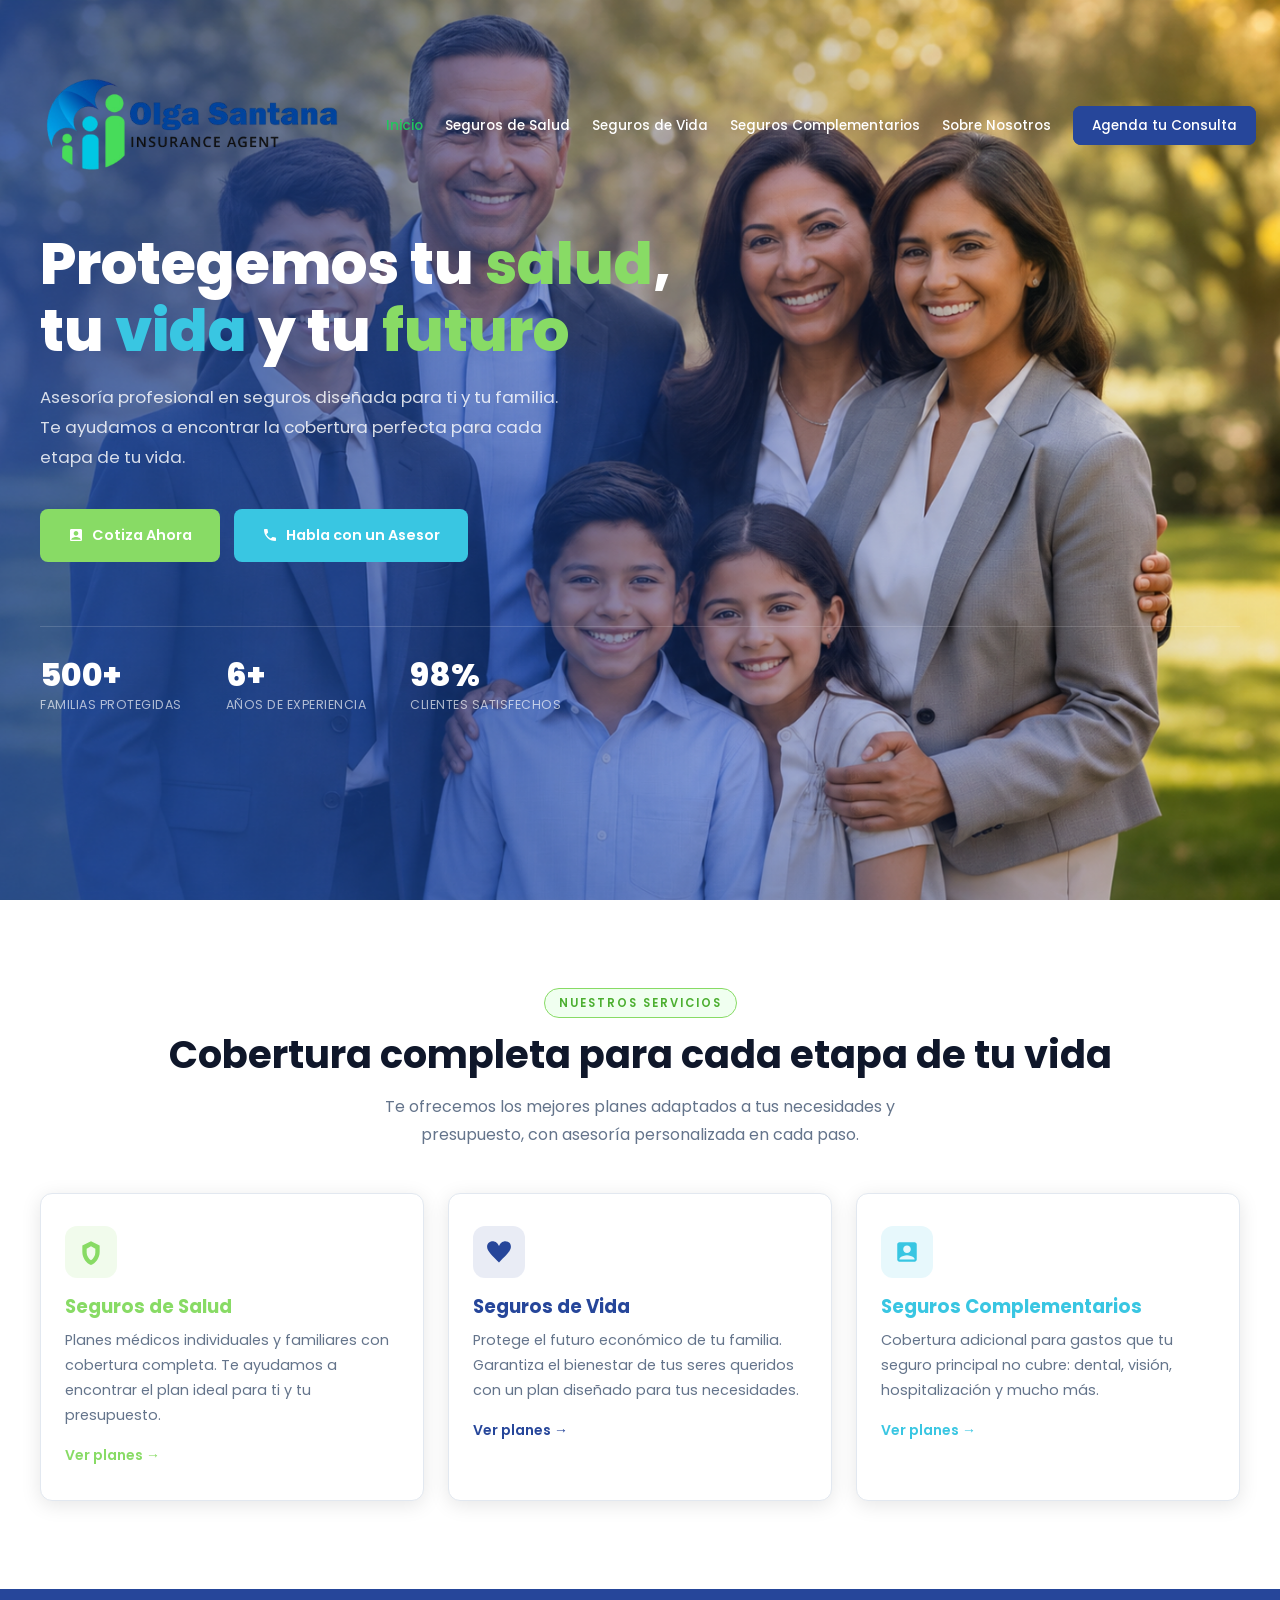
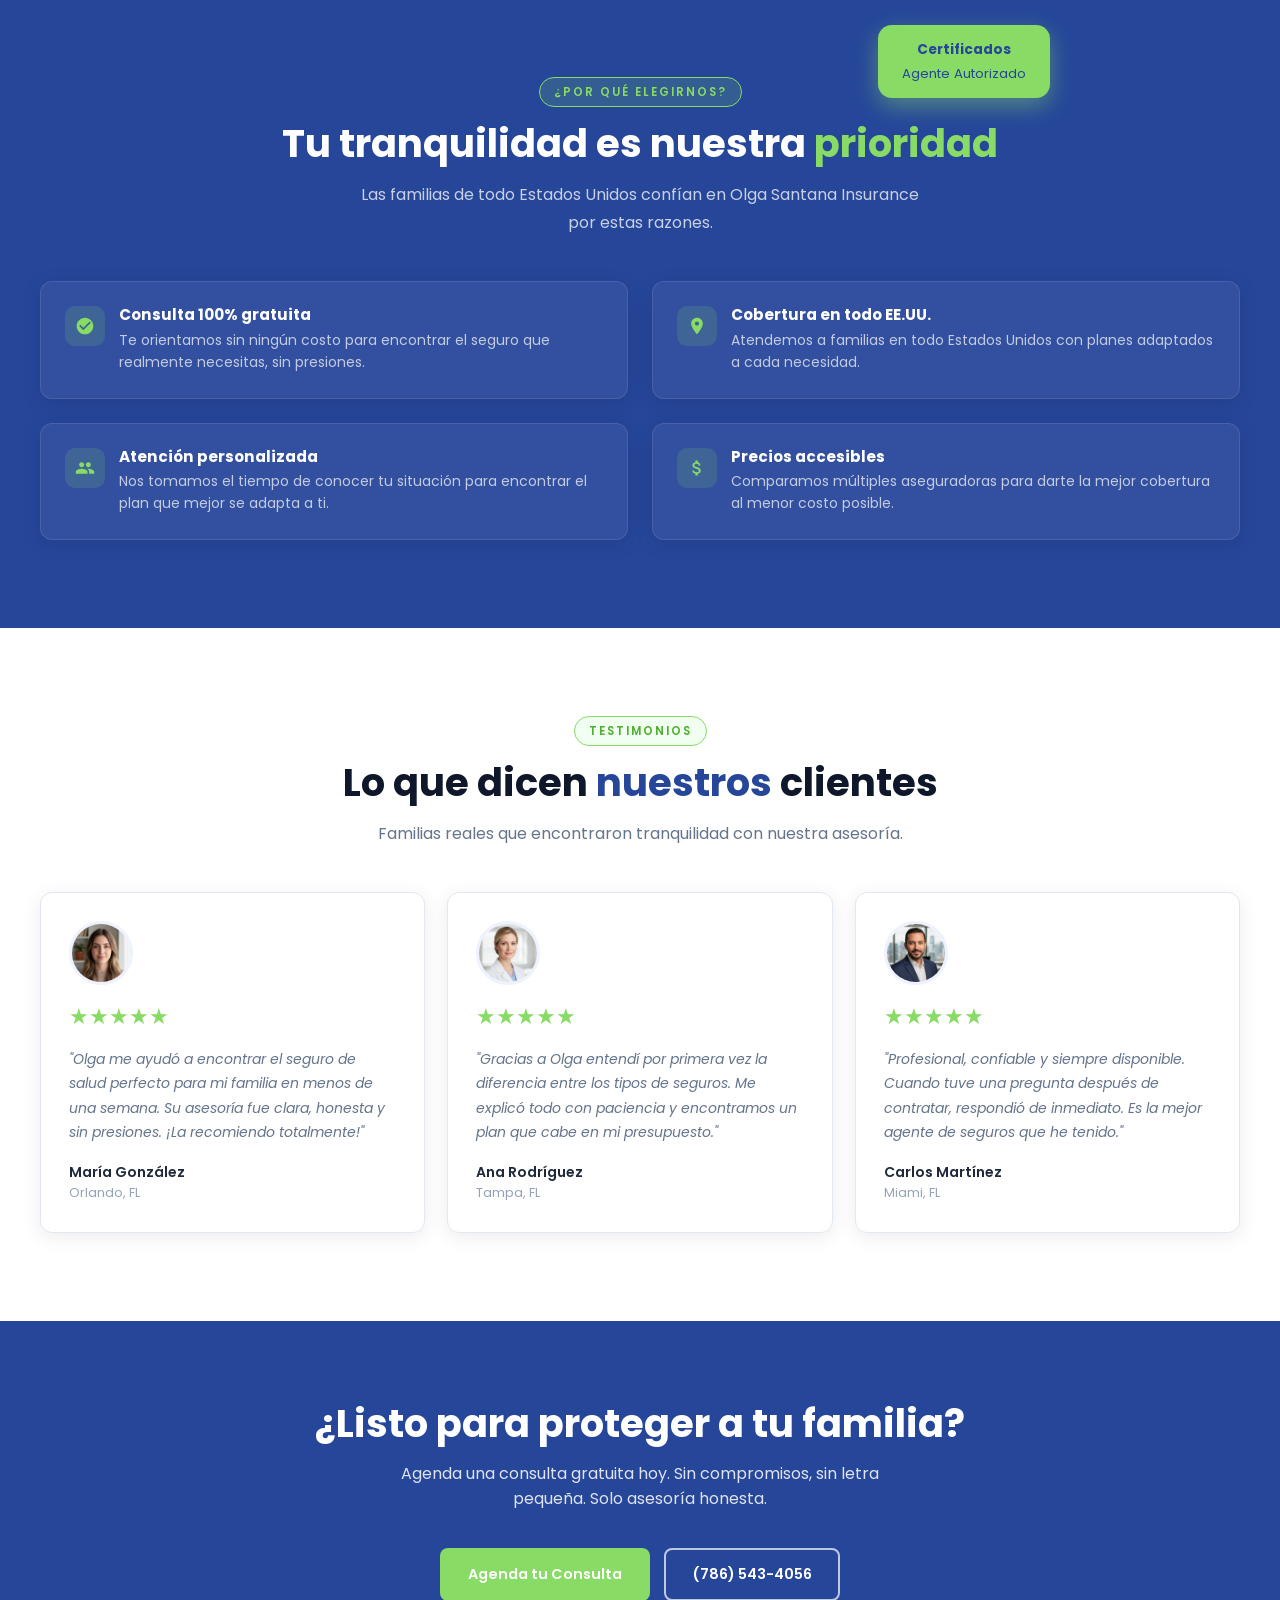
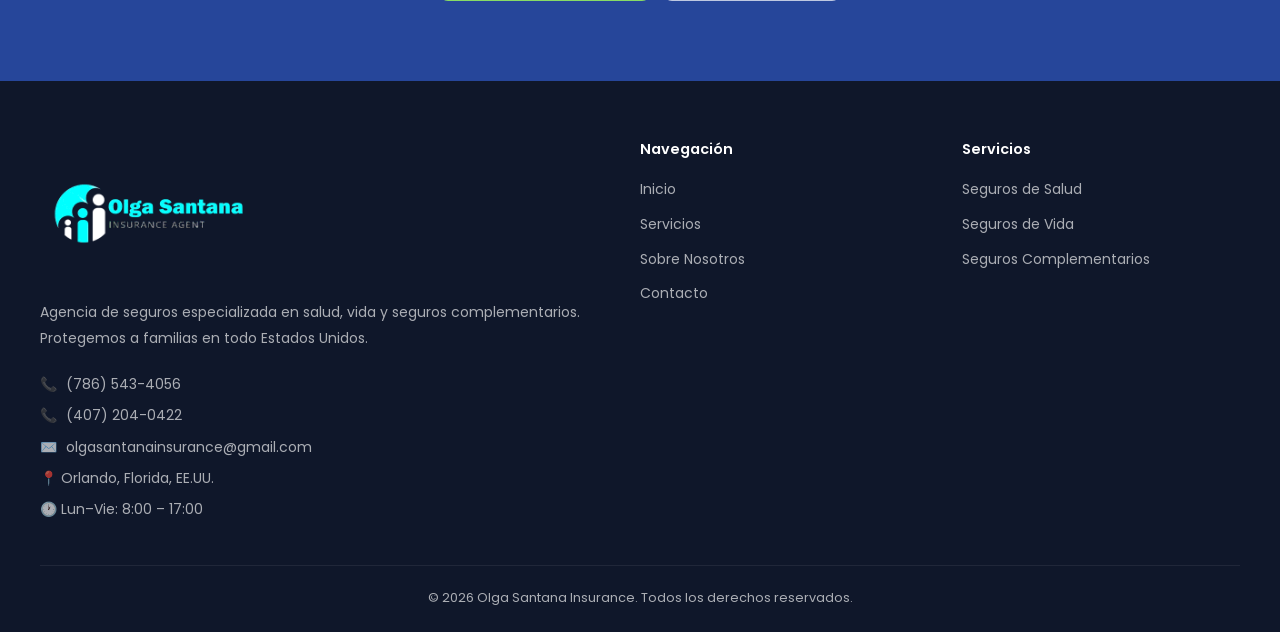
==== index.html @ ab8dcea4 "Fix h3 card colors with !important" ====
<!DOCTYPE html>
<html lang="es">
<head>
  <meta charset="UTF-8" />
  <meta name="viewport" content="width=device-width, initial-scale=1.0" />
  <title>Olga Santana Insurance – Seguros de Salud y Vida en Orlando</title>
  <meta name="description" content="Agencia de seguros en Orlando, FL. Especialistas en salud, vida y seguros complementarios. Asesoría personalizada y gratuita. Llama al (786) 543-4056." />
  <meta name="robots" content="index, follow" />
  <meta name="author" content="Olga Santana Insurance" />
  <meta name="geo.region" content="US-FL" />
  <meta name="geo.placename" content="Orlando, Florida" />
  <link rel="canonical" href="https://olgasantanainsurance.com" />
  <link rel="sitemap" type="application/xml" href="/sitemap.xml" />
  <meta property="og:type" content="website" />
  <meta property="og:url" content="https://olgasantanainsurance.com" />
  <meta property="og:locale" content="es_US" />
  <meta property="og:site_name" content="Olga Santana Insurance" />
  <meta property="og:title" content="Olga Santana Insurance – Seguros de Salud y Vida en Orlando" />
  <meta property="og:description" content="Agencia de seguros en Orlando, FL. Especialistas en salud, vida y seguros complementarios. Asesoría personalizada y gratuita. Llama al (786) 543-4056." />
  <meta property="og:image" content="https://pub-bb2e103a32db4e198524a2e9ed8f35b4.r2.dev/ccdad3b6-9078-482a-9f58-e548139c8e20/id-preview-8d3a889e--dd4c66a2-63c9-42bb-a5d4-04eb410fcd33.lovable.app-1776384417243.png" />
  <meta name="twitter:card" content="summary_large_image" />
  <meta name="twitter:title" content="Olga Santana Insurance – Seguros de Salud y Vida en Orlando" />
  <meta name="twitter:description" content="Agencia de seguros en Orlando, FL. Especialistas en salud, vida y seguros complementarios. Asesoría personalizada y gratuita. Llama al (786) 543-4056." />
  <meta name="twitter:image" content="https://pub-bb2e103a32db4e198524a2e9ed8f35b4.r2.dev/ccdad3b6-9078-482a-9f58-e548139c8e20/id-preview-8d3a889e--dd4c66a2-63c9-42bb-a5d4-04eb410fcd33.lovable.app-1776384417243.png" />
  <script type="application/ld+json">
  {
    "@context": "https://schema.org",
    "@type": "InsuranceAgency",
    "name": "Olga Santana Insurance",
    "description": "Agencia de seguros especializada en seguros de salud, vida y complementarios en Orlando, Florida",
    "url": "https://olgasantanainsurance.com",
    "telephone": "+1-786-543-4056",
    "email": "olgasantanainsurance@gmail.com",
    "address": { "@type": "PostalAddress", "addressLocality": "Orlando", "addressRegion": "FL", "addressCountry": "US" },
    "openingHours": "Mo-Fr 08:00-17:00",
    "priceRange": "$$",
    "areaServed": { "@type": "Country", "name": "United States" },
    "serviceType": ["Seguros de Salud", "Seguros de Vida", "Seguros Complementarios"]
  }
  </script>
  <link rel="icon" type="image/x-icon" href="/favicon.ico" />
  <link rel="preconnect" href="https://fonts.googleapis.com" />
  <link rel="preconnect" href="https://fonts.gstatic.com" crossorigin />
  <link href="https://fonts.googleapis.com/css2?family=Poppins:wght@300;400;500;600;700;800&display=swap" rel="stylesheet" />
  <link rel="stylesheet" href="styles.css" />
  <style>
    /* Hero */
    .hero {
      min-height: 100vh;
      position: relative;
      display: flex;
      align-items: center;
      padding: 110px 24px 64px;
      background-color: #0F172A;
      background-image: url('images/hero.png');
      background-size: cover;
      background-position: center center;
    }
    .hero-inner {
      position: relative;
      z-index: 1;
      max-width: 1200px;
      margin: 0 auto;
      width: 100%;
    }
    .hero h1 {
      color: #fff;
      font-size: clamp(2.2rem, 5vw, 3.6rem);
      font-weight: 800;
      margin-bottom: 18px;
      line-height: 1.15;
      max-width: 680px;
    }
    .hero h1 .green { color: #88DB65; }
    .hero-sub {
      color: rgba(255,255,255,.82);
      font-size: 1.05rem;
      max-width: 520px;
      margin-bottom: 36px;
      line-height: 1.8;
    }
    .hero-actions { display: flex; gap: 14px; flex-wrap: wrap; margin-bottom: 64px; }
    .hero-stats {
      display: flex;
      gap: 44px;
      flex-wrap: wrap;
      padding-top: 32px;
      border-top: 1px solid rgba(255,255,255,.15);
    }
    .hero-stat-number { font-size: 2rem; font-weight: 800; color: #fff; line-height: 1; }
    .hero-stat-label { font-size: .78rem; color: rgba(255,255,255,.65); margin-top: 4px; text-transform: uppercase; letter-spacing: .5px; }

    /* Testimonials */
    .testimonials-grid { display: grid; grid-template-columns: repeat(3,1fr); gap: 22px; margin-top: 44px; }
    .testimonial { background: #fff; border-radius: 12px; padding: 28px; box-shadow: 0 4px 20px rgba(0,0,0,.08); border: 1px solid #E2E8F0; }
    .testimonial-photo { width: 64px; height: 64px; border-radius: 50%; object-fit: cover; margin-bottom: 14px; border: 3px solid #EEF2FF; }
    .testimonial-stars { color: #88DB65; font-size: 1.4rem; margin-bottom: 12px; }
    .testimonial p { font-size: .875rem; color: #64748B; line-height: 1.75; margin-bottom: 16px; font-style: italic; }
    .testimonial-name { font-weight: 600; font-size: .875rem; color: #1E293B; }
    .testimonial-location { font-size: .8rem; color: #94A3B8; }

    /* Sección Por qué elegirnos */
    .section-why { background: #26469A; position: relative; }
    .why-feature { background: rgba(255,255,255,0.06); border: 1px solid rgba(255,255,255,0.1); border-radius: 12px; }
    .why-icon { background: rgba(136,219,101,0.15) !important; }
    .why-icon svg { fill: #88DB65 !important; }
    @keyframes flotar {
      0%   { transform: translateY(0); }
      50%  { transform: translateY(-10px); }
      100% { transform: translateY(0); }
    }
    .why-badge {
      position: absolute;
      top: 36px; right: 18%;
      background: #88DB65;
      border-radius: 14px;
      padding: 14px 24px;
      display: flex;
      flex-direction: column;
      align-items: center;
      gap: 2px;
      text-align: center;
      box-shadow: 0 8px 24px rgba(136,219,101,0.45);
      z-index: 2;
      animation: flotar 3s ease-in-out infinite;
    }
    .why-badge span { font-size: .85rem; font-weight: 700; color: #26469A; }
    .why-badge strong { font-size: .82rem; font-weight: 400; color: #26469A; }
    @media(max-width:768px) { .why-badge { top: 16px; right: 16px; padding: 10px 16px; } }

    /* Agenda tu Consulta: texto blanco siempre */
    .nav-agenda { color: #fff !important; }

    /* Tarjeta Salud — verde #88DB65 */
    .card-salud .card-icon svg { fill: #88DB65; }
    .card-salud h3              { color: #88DB65 !important; }
    .card-salud .card-link      { color: #88DB65; }
    .card-salud .card-icon      { background: rgba(136,219,101,0.12); }
    .card-salud:hover { background: rgba(136,219,101,0.14); transform: translateY(-6px); box-shadow: 0 8px 32px rgba(136,219,101,0.2); }

    /* Tarjeta Vida — azul marino #26469A */
    .card-vida .card-icon svg { fill: #26469A; }
    .card-vida h3              { color: #26469A !important; }
    .card-vida .card-link      { color: #26469A; }
    .card-vida .card-icon      { background: rgba(38,70,154,0.1); }
    .card-vida:hover { background: rgba(38,70,154,0.10); transform: translateY(-6px); box-shadow: 0 8px 32px rgba(38,70,154,0.18); }

    /* Tarjeta Complementarios — celeste #39C6E2 */
    .card-comp .card-icon svg { fill: #39C6E2; }
    .card-comp h3              { color: #39C6E2 !important; }
    .card-comp .card-link      { color: #39C6E2; }
    .card-comp .card-icon      { background: rgba(57,198,226,0.12); }
    .card-comp:hover { background: rgba(57,198,226,0.12); transform: translateY(-6px); box-shadow: 0 8px 32px rgba(57,198,226,0.2); }

    @media(max-width:768px) {
      .testimonials-grid { grid-template-columns: 1fr; }
      .hero-stats { gap: 24px; }
    }
  </style>
</head>
<body>

  <header>
    <nav class="nav">
      <a href="index.html" class="nav-logo">
        <img src="logo.png" alt="Olga Santana Insurance" />
      </a>
      <ul class="nav-links" id="nav-links">
        <li><a href="index.html" class="active">Inicio</a></li>
        <li><a href="servicios.html#salud">Seguros de Salud</a></li>
        <li><a href="servicios.html#vida">Seguros de Vida</a></li>
        <li><a href="servicios.html#complementarios">Seguros Complementarios</a></li>
        <li><a href="nosotros.html">Sobre Nosotros</a></li>
        <li><a href="contacto.html" class="nav-agenda">Agenda tu Consulta</a></li>
      </ul>
      <button class="nav-toggle" onclick="document.getElementById('nav-links').classList.toggle('open')" aria-label="Menú">
        <span></span><span></span><span></span>
      </button>
    </nav>
  </header>

  <!-- HERO -->
  <section class="hero">
    <div class="hero-inner">
      <h1>Protegemos tu <span class="green">salud</span>,<br>tu <span style="color:#39C6E2">vida</span> y tu <span class="green">futuro</span></h1>
      <p class="hero-sub">Asesoría profesional en seguros diseñada para ti y tu familia. Te ayudamos a encontrar la cobertura perfecta para cada etapa de tu vida.</p>
      <div class="hero-actions">
        <a href="contacto.html" class="btn btn-green">
          <svg width="16" height="16" viewBox="0 0 24 24" fill="currentColor"><path d="M19 3H5c-1.1 0-2 .9-2 2v14c0 1.1.9 2 2 2h14c1.1 0 2-.9 2-2V5c0-1.1-.9-2-2-2zm-7 3c1.93 0 3.5 1.57 3.5 3.5S13.93 13 12 13s-3.5-1.57-3.5-3.5S10.07 6 12 6zm7 13H5v-.23c0-.62.28-1.2.76-1.58C7.47 15.82 9.64 15 12 15s4.53.82 6.24 2.19c.48.38.76.97.76 1.58V19z"/></svg>
          Cotiza Ahora
        </a>
        <a href="tel:+17865434056" class="btn btn-cyan">
          <svg width="16" height="16" viewBox="0 0 24 24" fill="currentColor"><path d="M6.6 10.8c1.4 2.8 3.8 5.1 6.6 6.6l2.2-2.2c.3-.3.7-.4 1-.2 1.1.4 2.3.6 3.6.6.6 0 1 .4 1 1V20c0 .6-.4 1-1 1-9.4 0-17-7.6-17-17 0-.6.4-1 1-1h3.5c.6 0 1 .4 1 1 0 1.3.2 2.5.6 3.6.1.3 0 .7-.2 1L6.6 10.8z"/></svg>
          Habla con un Asesor
        </a>
      </div>
      <div class="hero-stats">
        <div>
          <div class="hero-stat-number">500+</div>
          <div class="hero-stat-label">Familias Protegidas</div>
        </div>
        <div>
          <div class="hero-stat-number">6+</div>
          <div class="hero-stat-label">Años de Experiencia</div>
        </div>
        <div>
          <div class="hero-stat-number">98%</div>
          <div class="hero-stat-label">Clientes Satisfechos</div>
        </div>
      </div>
    </div>
  </section>

  <!-- SERVICES -->
  <section class="section">
    <div class="section-inner">
      <div class="text-center">
        <span class="section-tag">Nuestros Servicios</span>
        <h2 class="section-title">Cobertura completa para cada etapa de tu vida</h2>
        <p class="section-sub">Te ofrecemos los mejores planes adaptados a tus necesidades y presupuesto, con asesoría personalizada en cada paso.</p>
      </div>
      <div class="cards-grid">
        <div class="card card-salud">
          <div class="card-icon">
            <svg viewBox="0 0 24 24"><path d="M12 2L4 6v6c0 5.5 3.8 10.7 8 12 4.2-1.3 8-6.5 8-12V6L12 2zm0 4.8l4 2.2v3.5c0 3-2 5.8-4 7.2-2-1.4-4-4.2-4-7.2V9l4-2.2z"/></svg>
          </div>
          <h3>Seguros de Salud</h3>
          <p>Planes médicos individuales y familiares con cobertura completa. Te ayudamos a encontrar el plan ideal para ti y tu presupuesto.</p>
          <a href="servicios.html#salud" class="card-link">Ver planes →</a>
        </div>
        <div class="card card-vida">
          <div class="card-icon">
            <svg viewBox="0 0 24 24"><path d="M12 21.593c-5.63-5.539-11-10.297-11-14.402 0-3.791 3.068-5.191 5.281-5.191 1.312 0 4.151.501 5.719 4.457 1.59-3.968 4.464-4.447 5.726-4.447 2.54 0 5.274 1.621 5.274 5.181 0 4.069-5.136 8.625-11 14.402z"/></svg>
          </div>
          <h3>Seguros de Vida</h3>
          <p>Protege el futuro económico de tu familia. Garantiza el bienestar de tus seres queridos con un plan diseñado para tus necesidades.</p>
          <a href="servicios.html#vida" class="card-link">Ver planes →</a>
        </div>
        <div class="card card-comp">
          <div class="card-icon">
            <svg viewBox="0 0 24 24"><path d="M19 3H5c-1.1 0-2 .9-2 2v14c0 1.1.9 2 2 2h14c1.1 0 2-.9 2-2V5c0-1.1-.9-2-2-2zm-7 3c1.93 0 3.5 1.57 3.5 3.5S13.93 13 12 13s-3.5-1.57-3.5-3.5S10.07 6 12 6zm7 13H5v-.23c0-.62.28-1.2.76-1.58C7.47 15.82 9.64 15 12 15s4.53.82 6.24 2.19c.48.38.76.97.76 1.58V19z"/></svg>
          </div>
          <h3>Seguros Complementarios</h3>
          <p>Cobertura adicional para gastos que tu seguro principal no cubre: dental, visión, hospitalización y mucho más.</p>
          <a href="servicios.html#complementarios" class="card-link">Ver planes →</a>
        </div>
      </div>
    </div>
  </section>

  <!-- WHY US -->
  <section class="section section-why">
    <!-- Recuadro flotante superior derecho -->
    <div class="why-badge">
      <span>Certificados</span>
      <strong>Agente Autorizado</strong>
    </div>
    <div class="section-inner">
      <div class="text-center">
        <span class="section-tag" style="background:rgba(136,219,101,0.15);color:#88DB65;border-color:#88DB65;">¿Por qué elegirnos?</span>
        <h2 class="section-title" style="color:#fff;">Tu tranquilidad es nuestra <span style="color:#88DB65">prioridad</span></h2>
        <p class="section-sub" style="color:rgba(255,255,255,0.75);">Las familias de todo Estados Unidos confían en Olga Santana Insurance por estas razones.</p>
      </div>
      <div class="features-grid">
        <div class="feature why-feature">
          <div class="feature-icon why-icon"><svg viewBox="0 0 24 24"><path d="M12 2C6.48 2 2 6.48 2 12s4.48 10 10 10 10-4.48 10-10S17.52 2 12 2zm-2 15l-5-5 1.41-1.41L10 14.17l7.59-7.59L19 8l-9 9z"/></svg></div>
          <div><h4 style="color:#fff;">Consulta 100% gratuita</h4><p style="color:rgba(255,255,255,0.7);">Te orientamos sin ningún costo para encontrar el seguro que realmente necesitas, sin presiones.</p></div>
        </div>
        <div class="feature why-feature">
          <div class="feature-icon why-icon"><svg viewBox="0 0 24 24"><path d="M12 2C8.13 2 5 5.13 5 9c0 5.25 7 13 7 13s7-7.75 7-13c0-3.87-3.13-7-7-7zm0 9.5c-1.38 0-2.5-1.12-2.5-2.5s1.12-2.5 2.5-2.5 2.5 1.12 2.5 2.5-1.12 2.5-2.5 2.5z"/></svg></div>
          <div><h4 style="color:#fff;">Cobertura en todo EE.UU.</h4><p style="color:rgba(255,255,255,0.7);">Atendemos a familias en todo Estados Unidos con planes adaptados a cada necesidad.</p></div>
        </div>
        <div class="feature why-feature">
          <div class="feature-icon why-icon"><svg viewBox="0 0 24 24"><path d="M16 11c1.66 0 2.99-1.34 2.99-3S17.66 5 16 5c-1.66 0-3 1.34-3 3s1.34 3 3 3zm-8 0c1.66 0 2.99-1.34 2.99-3S9.66 5 8 5C6.34 5 5 6.34 5 8s1.34 3 3 3zm0 2c-2.33 0-7 1.17-7 3.5V19h14v-2.5c0-2.33-4.67-3.5-7-3.5zm8 0c-.29 0-.62.02-.97.05 1.16.84 1.97 1.97 1.97 3.45V19h6v-2.5c0-2.33-4.67-3.5-7-3.5z"/></svg></div>
          <div><h4 style="color:#fff;">Atención personalizada</h4><p style="color:rgba(255,255,255,0.7);">Nos tomamos el tiempo de conocer tu situación para encontrar el plan que mejor se adapta a ti.</p></div>
        </div>
        <div class="feature why-feature">
          <div class="feature-icon why-icon"><svg viewBox="0 0 24 24"><path d="M11.8 10.9c-2.27-.59-3-1.2-3-2.15 0-1.09 1.01-1.85 2.7-1.85 1.78 0 2.44.85 2.5 2.1h2.21c-.07-1.72-1.12-3.3-3.21-3.81V3h-3v2.16c-1.94.42-3.5 1.68-3.5 3.61 0 2.31 1.91 3.46 4.7 4.13 2.5.6 3 1.48 3 2.41 0 .69-.49 1.79-2.7 1.79-2.06 0-2.87-.92-2.98-2.1h-2.2c.12 2.19 1.76 3.42 3.68 3.83V21h3v-2.15c1.95-.37 3.5-1.5 3.5-3.55 0-2.84-2.43-3.81-4.7-4.4z"/></svg></div>
          <div><h4 style="color:#fff;">Precios accesibles</h4><p style="color:rgba(255,255,255,0.7);">Comparamos múltiples aseguradoras para darte la mejor cobertura al menor costo posible.</p></div>
        </div>
      </div>
    </div>
  </section>

  <!-- TESTIMONIALS -->
  <section class="section">
    <div class="section-inner">
      <div class="text-center">
        <span class="section-tag">Testimonios</span>
        <h2 class="section-title">Lo que dicen <span style="color:#26469A">nuestros</span> clientes</h2>
        <p class="section-sub">Familias reales que encontraron tranquilidad con nuestra asesoría.</p>
      </div>
      <div class="testimonials-grid">
        <div class="testimonial">
          <img src="images/testimonio1.png" alt="María González" class="testimonial-photo" />
          <div class="testimonial-stars">★★★★★</div>
          <p>"Olga me ayudó a encontrar el seguro de salud perfecto para mi familia en menos de una semana. Su asesoría fue clara, honesta y sin presiones. ¡La recomiendo totalmente!"</p>
          <div class="testimonial-name">María González</div>
          <div class="testimonial-location">Orlando, FL</div>
        </div>
        <div class="testimonial">
          <img src="images/testimonio2.png" alt="Ana Rodríguez" class="testimonial-photo" />
          <div class="testimonial-stars">★★★★★</div>
          <p>"Gracias a Olga entendí por primera vez la diferencia entre los tipos de seguros. Me explicó todo con paciencia y encontramos un plan que cabe en mi presupuesto."</p>
          <div class="testimonial-name">Ana Rodríguez</div>
          <div class="testimonial-location">Tampa, FL</div>
        </div>
        <div class="testimonial">
          <img src="images/testimonio3.png" alt="Carlos Martínez" class="testimonial-photo" />
          <div class="testimonial-stars">★★★★★</div>
          <p>"Profesional, confiable y siempre disponible. Cuando tuve una pregunta después de contratar, respondió de inmediato. Es la mejor agente de seguros que he tenido."</p>
          <div class="testimonial-name">Carlos Martínez</div>
          <div class="testimonial-location">Miami, FL</div>
        </div>
      </div>
    </div>
  </section>

  <!-- CTA -->
  <section class="cta-banner">
    <h2>¿Listo para proteger a tu familia?</h2>
    <p>Agenda una consulta gratuita hoy. Sin compromisos, sin letra pequeña. Solo asesoría honesta.</p>
    <div class="cta-btns">
      <a href="contacto.html" class="btn btn-green">Agenda tu Consulta</a>
      <a href="tel:+17865434056" class="btn btn-outline-white">(786) 543-4056</a>
    </div>
  </section>

  <footer>
    <div class="footer-inner">
      <div class="footer-grid">
        <div>
          <div class="footer-logo"><img src="logo.png" alt="Olga Santana Insurance" /></div>
          <p class="footer-desc">Agencia de seguros especializada en salud, vida y seguros complementarios. Protegemos a familias en todo Estados Unidos.</p>
          <ul class="footer-contact">
            <li>📞 <a href="tel:+17865434056">(786) 543-4056</a></li>
            <li>📞 <a href="tel:+14072040422">(407) 204-0422</a></li>
            <li>✉️ <a href="mailto:olgasantanainsurance@gmail.com">olgasantanainsurance@gmail.com</a></li>
            <li>📍 Orlando, Florida, EE.UU.</li>
            <li>🕐 Lun–Vie: 8:00 – 17:00</li>
          </ul>
        </div>
        <div class="footer-col"><h4>Navegación</h4><ul class="footer-links"><li><a href="index.html">Inicio</a></li><li><a href="servicios.html">Servicios</a></li><li><a href="nosotros.html">Sobre Nosotros</a></li><li><a href="contacto.html">Contacto</a></li></ul></div>
        <div class="footer-col"><h4>Servicios</h4><ul class="footer-links"><li><a href="servicios.html">Seguros de Salud</a></li><li><a href="servicios.html">Seguros de Vida</a></li><li><a href="servicios.html">Seguros Complementarios</a></li></ul></div>
      </div>
      <div class="footer-bottom"><p>© 2026 Olga Santana Insurance. Todos los derechos reservados.</p></div>
    </div>
  </footer>

  <script>
    const header = document.querySelector('header');
    window.addEventListener('scroll', () => {
      header.classList.toggle('scrolled', window.scrollY > 60);
    });
  </script>
</body>
</html>
---- styles.css ----
/* === Olga Santana Insurance === */

:root {
  --blue: #26469A;
  --blue-dark: #26469A;
  --green: #88DB65;
  --green-dark: #6DC44C;
  --cyan: #39C6E2;
  --cyan-dark: #27A8C2;
  --dark: #0F172A;
  --gray: #64748B;
  --light: #F0F9FF;
  --white: #FFFFFF;
  --text: #1E293B;
  --font: 'Poppins', sans-serif;
  --shadow: 0 4px 20px rgba(0,0,0,.10);
  --shadow-md: 0 8px 32px rgba(0,0,0,.15);
  --radius: 12px;
  --tr: 0.3s ease;
}

*,*::before,*::after{box-sizing:border-box;margin:0;padding:0}
html{scroll-behavior:smooth}
body{font-family:var(--font);color:var(--text);line-height:1.6;background:#fff}
img{max-width:100%;height:auto;display:block}
a{text-decoration:none;color:inherit}
ul{list-style:none}
button{font-family:var(--font);cursor:pointer}
h1,h2,h3,h4{line-height:1.2;font-weight:700;color:var(--dark)}
h1{font-size:clamp(2rem,5vw,3.2rem)}
h2{font-size:clamp(1.6rem,3vw,2.4rem)}
h3{font-size:1.15rem}

/* Buttons */
.btn{display:inline-flex;align-items:center;gap:8px;padding:13px 26px;border-radius:8px;font-weight:600;font-size:.9rem;border:2px solid transparent;transition:all var(--tr);white-space:nowrap;cursor:pointer}
.btn-green{background:var(--green);color:#fff}
.btn-green:hover{background:var(--green-dark);transform:translateY(-2px);box-shadow:0 8px 20px rgba(136,219,101,.4)}
.btn-blue{background:var(--blue);color:#fff}
.btn-blue:hover{background:var(--blue-dark);transform:translateY(-2px);box-shadow:0 8px 20px rgba(38,70,154,.35)}
.btn-cyan{background:var(--cyan);color:#fff}
.btn-cyan:hover{background:var(--cyan-dark);transform:translateY(-2px)}
.btn-outline-white{background:transparent;color:#fff;border-color:rgba(255,255,255,.7)}
.btn-outline-white:hover{background:rgba(255,255,255,.15)}
.btn-outline-blue{background:transparent;color:var(--blue);border-color:var(--blue)}
.btn-outline-blue:hover{background:var(--blue);color:#fff}

/* Header */
header{position:fixed;top:0;left:0;right:0;z-index:999;background:transparent;transition:background .4s ease,box-shadow .4s ease}
header.scrolled{background:rgba(255,255,255,.97);backdrop-filter:blur(8px);box-shadow:0 1px 12px rgba(0,0,0,.08)}
header.solid{background:rgba(255,255,255,.97);box-shadow:0 1px 12px rgba(0,0,0,.08)}
header.solid .nav-links a,header.scrolled .nav-links a{color:var(--text) !important}
header.solid .nav-links a:hover,header.solid .nav-links a.active,header.scrolled .nav-links a:hover,header.scrolled .nav-links a.active{color:var(--blue) !important}
header.solid .nav-links a.nav-agenda,
header.scrolled .nav-links a.nav-agenda,
header .nav-links a.nav-agenda{background:var(--blue) !important;color:#fff !important;border-color:var(--blue) !important}
header.solid .nav-toggle span,header.scrolled .nav-toggle span{background:var(--text)}
.nav{display:flex;align-items:center;justify-content:space-between;max-width:1280px;margin:0 auto;padding:12px 24px;gap:16px}
.nav-logo{display:flex;align-items:center;gap:10px;flex-shrink:0}
.nav-logo img{height:auto;width:340px}
.nav-links{display:flex;gap:22px;align-items:center}
.nav-links a{font-weight:500;font-size:.85rem;color:#fff;transition:color var(--tr);white-space:nowrap}
.nav-links a:hover,.nav-links a.active{color:#22C55E}
header.scrolled .nav-links a{color:var(--text)}
header.scrolled .nav-links a:hover,header.scrolled .nav-links a.active{color:var(--blue)}
.nav-agenda{background:var(--blue);color:#fff !important;border:1.5px solid var(--blue);padding:9px 18px;border-radius:8px;font-weight:600;font-size:.85rem;transition:all var(--tr);white-space:nowrap}
.nav-agenda:hover{background:var(--blue-dark);color:#fff !important}
header.scrolled .nav-agenda{background:var(--blue);color:#fff;border-color:var(--blue)}
header.scrolled .nav-agenda:hover{background:var(--blue-dark)}
/* Logo más pequeño en páginas internas */
header.solid .nav-logo img{width:180px}
.nav-toggle{display:none;flex-direction:column;gap:5px;background:none;border:none;padding:4px}
.nav-toggle span{width:24px;height:2px;background:var(--text);border-radius:2px;display:block;transition:all var(--tr)}

/* Sections */
.section{padding:88px 24px}
.section-gray{background:#F8FAFC}
.section-inner{max-width:1200px;margin:0 auto}
.section-tag{display:inline-block;background:#F0FFF0;color:#4CAF30;font-weight:600;font-size:.72rem;text-transform:uppercase;letter-spacing:2px;padding:5px 14px;border-radius:50px;margin-bottom:14px;border:1px solid var(--green)}
.section-title{color:var(--dark);margin-bottom:14px}
.section-title.green{color:var(--green)}
.section-sub{font-size:1rem;color:var(--gray);margin-bottom:44px;max-width:560px;line-height:1.75}
.text-center{text-align:center}
.text-center .section-sub{margin-left:auto;margin-right:auto}

/* Service Cards */
.cards-grid{display:grid;grid-template-columns:repeat(3,1fr);gap:24px;margin-top:44px}
.card{background:#fff;border-radius:var(--radius);padding:32px 24px;box-shadow:var(--shadow);border:1px solid #E2E8F0;transition:all var(--tr)}
.card:hover{transform:translateY(-5px);box-shadow:var(--shadow-md)}
.card-icon{width:52px;height:52px;border-radius:12px;display:flex;align-items:center;justify-content:center;margin-bottom:18px}
.card-icon.green{background:var(--light)}
.card-icon svg{width:26px;height:26px;fill:var(--blue)}
.card h3{color:var(--dark);margin-bottom:10px}
.card p{font-size:.9rem;line-height:1.75;color:var(--gray)}
.card-link{display:inline-flex;align-items:center;gap:6px;color:var(--cyan-dark);font-weight:600;font-size:.875rem;margin-top:16px;transition:gap var(--tr)}
.card-link:hover{gap:10px}

/* Why us */
.features-grid{display:grid;grid-template-columns:repeat(2,1fr);gap:24px;margin-top:44px}
.feature{display:flex;gap:14px;align-items:flex-start;background:#fff;padding:24px;border-radius:var(--radius);box-shadow:var(--shadow);border:1px solid #E2E8F0}
.feature-icon{width:40px;height:40px;min-width:40px;background:var(--light);border-radius:10px;display:flex;align-items:center;justify-content:center}
.feature-icon svg{width:20px;height:20px;fill:var(--cyan-dark)}
.feature h4{color:var(--dark);margin-bottom:4px;font-size:.95rem}
.feature p{font-size:.875rem;color:var(--gray);line-height:1.6}

/* Stats */
.stats-row{display:flex;gap:48px;flex-wrap:wrap;margin-top:32px}
.stat{display:flex;flex-direction:column}
.stat-number{font-size:2.2rem;font-weight:800;color:#fff;line-height:1}
.stat-label{font-size:.8rem;color:rgba(255,255,255,.75);margin-top:4px}

/* CTA Banner */
.cta-banner{background:linear-gradient(135deg,var(--blue-dark) 0%,var(--blue) 100%);padding:80px 24px;text-align:center}
.cta-banner h2{color:#fff;margin-bottom:14px}
.cta-banner p{color:rgba(255,255,255,.85);font-size:1rem;max-width:520px;margin:0 auto 36px}
.cta-btns{display:flex;gap:14px;justify-content:center;flex-wrap:wrap}

/* Page Hero */
.page-hero{background:linear-gradient(135deg,var(--blue-dark) 0%,var(--blue) 100%);padding:200px 24px 80px;text-align:center}
.page-hero h1{color:#fff;margin-bottom:12px}
.page-hero p{color:rgba(255,255,255,.85);font-size:1rem;max-width:520px;margin:0 auto}

/* Service Detail */
.service-block{scroll-margin-top:120px;display:grid;grid-template-columns:1fr 1fr;gap:56px;align-items:center;margin-bottom:72px;padding-bottom:72px;border-bottom:1px solid #E2E8F0}
.service-block:last-child{border-bottom:none;margin-bottom:0;padding-bottom:0}
.service-block.reverse{direction:rtl}
.service-block.reverse>*{direction:ltr}
.service-visual{background:var(--light);border-radius:var(--radius);display:flex;align-items:center;justify-content:center;aspect-ratio:4/3}
.service-visual svg{width:72px;height:72px;fill:var(--green);opacity:.35}
.service-text h2{margin-bottom:14px;color:var(--dark)}
.service-text p{color:var(--gray);margin-bottom:22px;line-height:1.8;font-size:.95rem}
.check-list{display:flex;flex-direction:column;gap:10px;margin-bottom:26px}
.check-list li{display:flex;align-items:center;gap:10px;font-size:.9rem}
.check-list li::before{content:'✓';color:var(--green);font-weight:700;min-width:18px;font-size:1.1rem}

/* About */
.about-intro{display:grid;grid-template-columns:1fr 1fr;gap:56px;align-items:center}
.about-img{border-radius:var(--radius);overflow:hidden;box-shadow:var(--shadow-md)}
.about-img img{width:100%;height:auto;display:block;border-radius:var(--radius)}
.values-grid{display:grid;grid-template-columns:repeat(3,1fr);gap:22px;margin-top:44px}
.value-card{text-align:center;padding:36px 24px;background:#fff;border-radius:var(--radius);box-shadow:var(--shadow);border:1px solid #E2E8F0}
.value-icon{width:60px;height:60px;background:var(--light);border-radius:50%;display:flex;align-items:center;justify-content:center;margin:0 auto 18px}
.value-icon svg{width:28px;height:28px;fill:var(--blue)}
.value-card h3{color:var(--dark);margin-bottom:8px}
.value-card p{font-size:.875rem;color:var(--gray)}

/* Contact */
.contact-layout{display:grid;grid-template-columns:1fr 1.5fr;gap:56px;align-items:flex-start}
.contact-info{display:flex;flex-direction:column;gap:18px}
.contact-card{background:#fff;border-radius:var(--radius);padding:22px;box-shadow:var(--shadow);display:flex;gap:14px;align-items:flex-start;border:1px solid #E2E8F0}
.contact-icon{width:40px;height:40px;min-width:40px;background:var(--light);border-radius:10px;display:flex;align-items:center;justify-content:center}
.contact-icon svg{width:20px;height:20px;fill:var(--blue)}
.contact-card h4{color:var(--dark);margin-bottom:3px;font-size:.9rem}
.contact-card p,.contact-card a{color:var(--gray);font-size:.875rem;line-height:1.6}
.contact-card a:hover{color:var(--blue)}
.form-box{background:#fff;border-radius:var(--radius);padding:36px;box-shadow:var(--shadow);border:1px solid #E2E8F0}
.form-box h3{color:var(--dark);margin-bottom:24px;font-size:1.2rem}
.form-group{margin-bottom:18px}
.form-label{display:block;font-weight:500;font-size:.85rem;margin-bottom:7px;color:var(--text)}
.form-input,.form-select,.form-textarea{width:100%;padding:12px 14px;border:1.5px solid #CBD5E1;border-radius:8px;font-family:var(--font);font-size:.9rem;color:var(--text);transition:border-color var(--tr);background:#fff}
.form-input:focus,.form-select:focus,.form-textarea:focus{outline:none;border-color:var(--blue)}
.form-textarea{resize:vertical;min-height:120px}
.form-row{display:grid;grid-template-columns:1fr 1fr;gap:14px}

/* Footer */
footer{background:var(--dark);color:rgba(255,255,255,.65);padding:60px 24px 24px}
.footer-inner{max-width:1200px;margin:0 auto}
.footer-grid{display:grid;grid-template-columns:2fr 1fr 1fr;gap:44px;margin-bottom:44px}
.footer-logo{margin-bottom:14px}
.footer-logo img{height:auto;width:220px;filter:brightness(10)}
.footer-desc{font-size:.875rem;line-height:1.8;margin-bottom:22px}
.footer-contact{display:flex;flex-direction:column;gap:9px}
.footer-contact li{display:flex;align-items:center;gap:9px;font-size:.875rem}
.footer-contact a{color:rgba(255,255,255,.65);transition:color var(--tr)}
.footer-contact a:hover,.footer-links a:hover{color:var(--green-light)}
.footer-col h4{color:#fff;font-size:.9rem;margin-bottom:18px;font-weight:600}
.footer-links{display:flex;flex-direction:column;gap:9px}
.footer-links a{color:rgba(255,255,255,.65);font-size:.875rem;transition:color var(--tr)}
.footer-bottom{border-top:1px solid rgba(255,255,255,.07);padding-top:22px;text-align:center;font-size:.8rem}

/* Responsive */
@media(max-width:1024px){
  .cards-grid{grid-template-columns:1fr 1fr}
  .service-block{grid-template-columns:1fr;gap:28px}
  .service-block.reverse{direction:ltr}
  .values-grid{grid-template-columns:1fr 1fr}
  .contact-layout{grid-template-columns:1fr;gap:36px}
  .footer-grid{grid-template-columns:1fr 1fr;gap:28px}
  .about-intro{grid-template-columns:1fr;gap:36px}
}
@media(max-width:768px){
  .nav-links,.nav-agenda{display:none}
  .nav-toggle{display:flex}
  .nav-links.open{display:flex;flex-direction:column;gap:14px;position:absolute;top:100%;left:0;right:0;background:#fff;padding:24px;box-shadow:var(--shadow-md)}
  .nav-links.open .nav-agenda{display:inline-flex}
  .section{padding:60px 24px}
  .cards-grid,.features-grid,.values-grid{grid-template-columns:1fr}
  .form-row{grid-template-columns:1fr}
  .footer-grid{grid-template-columns:1fr}
  .cta-btns{flex-direction:column;align-items:center}
  .stats-row{gap:28px}
}
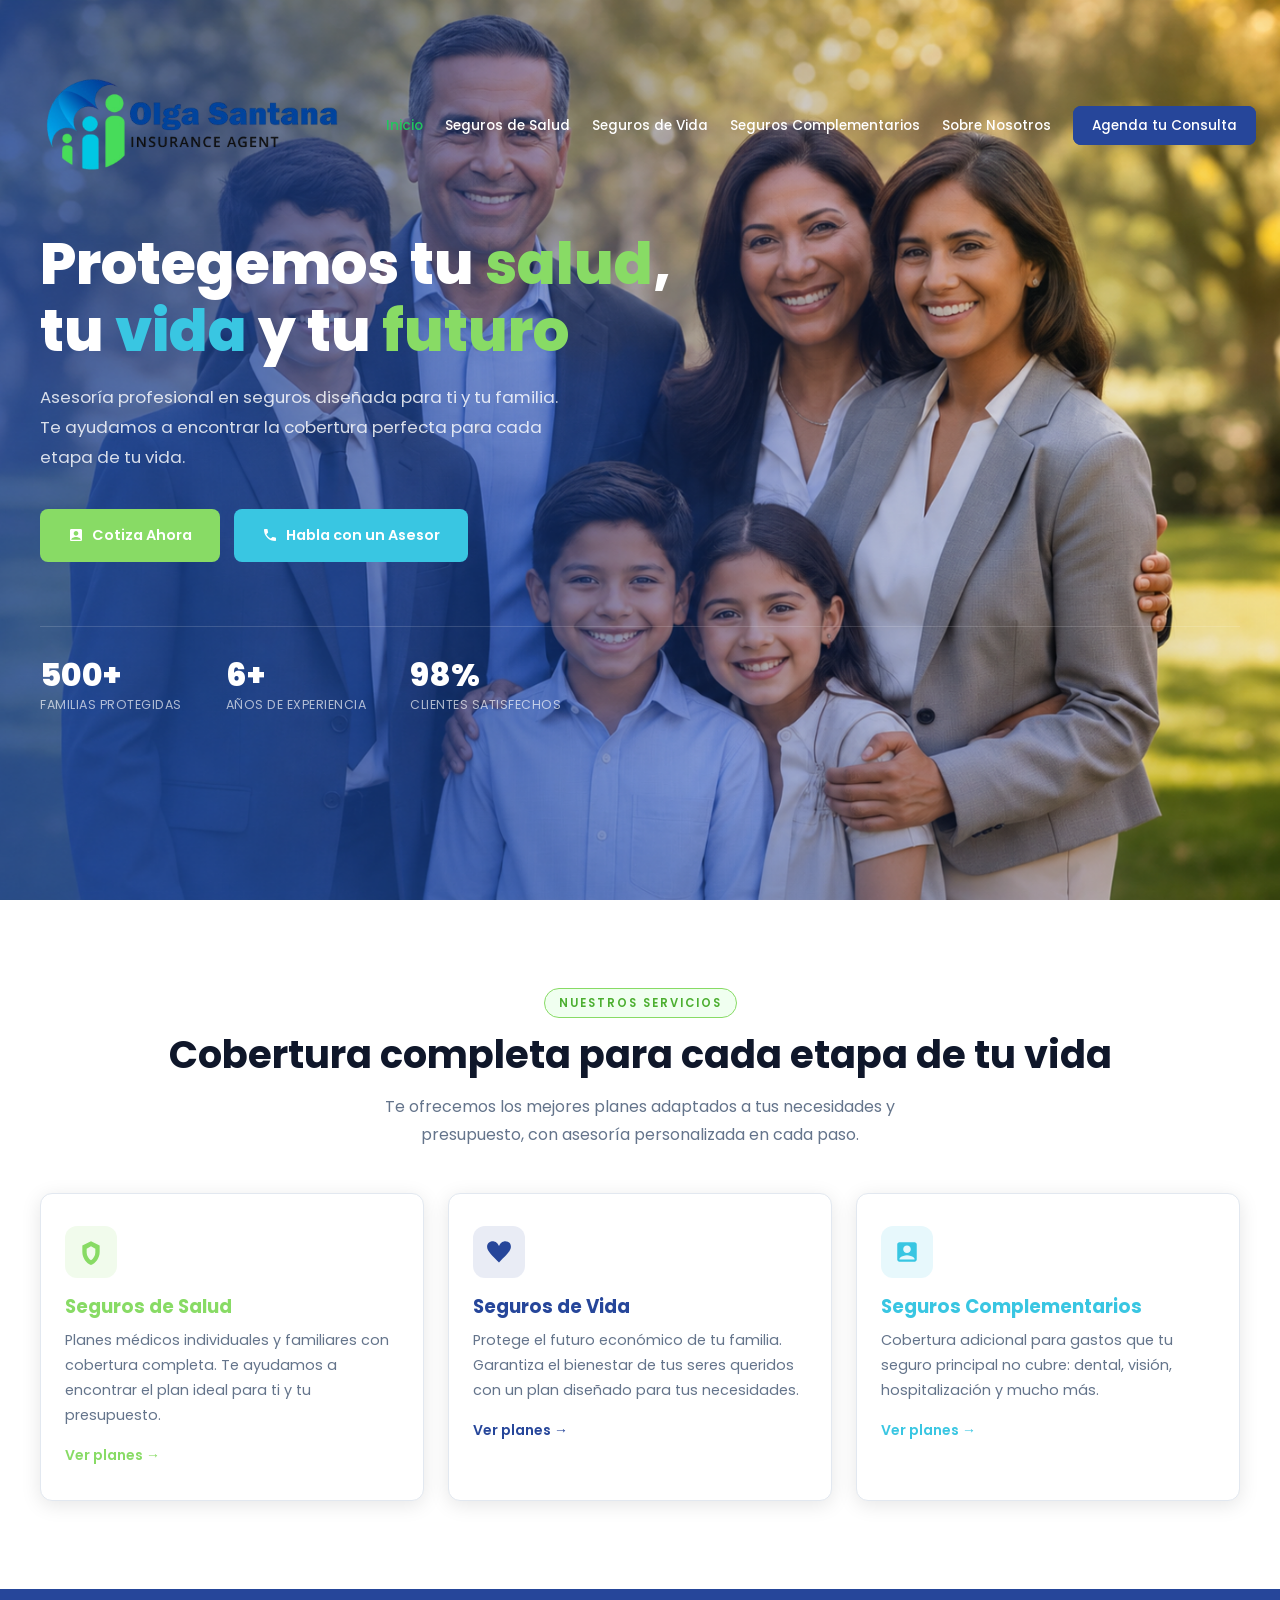
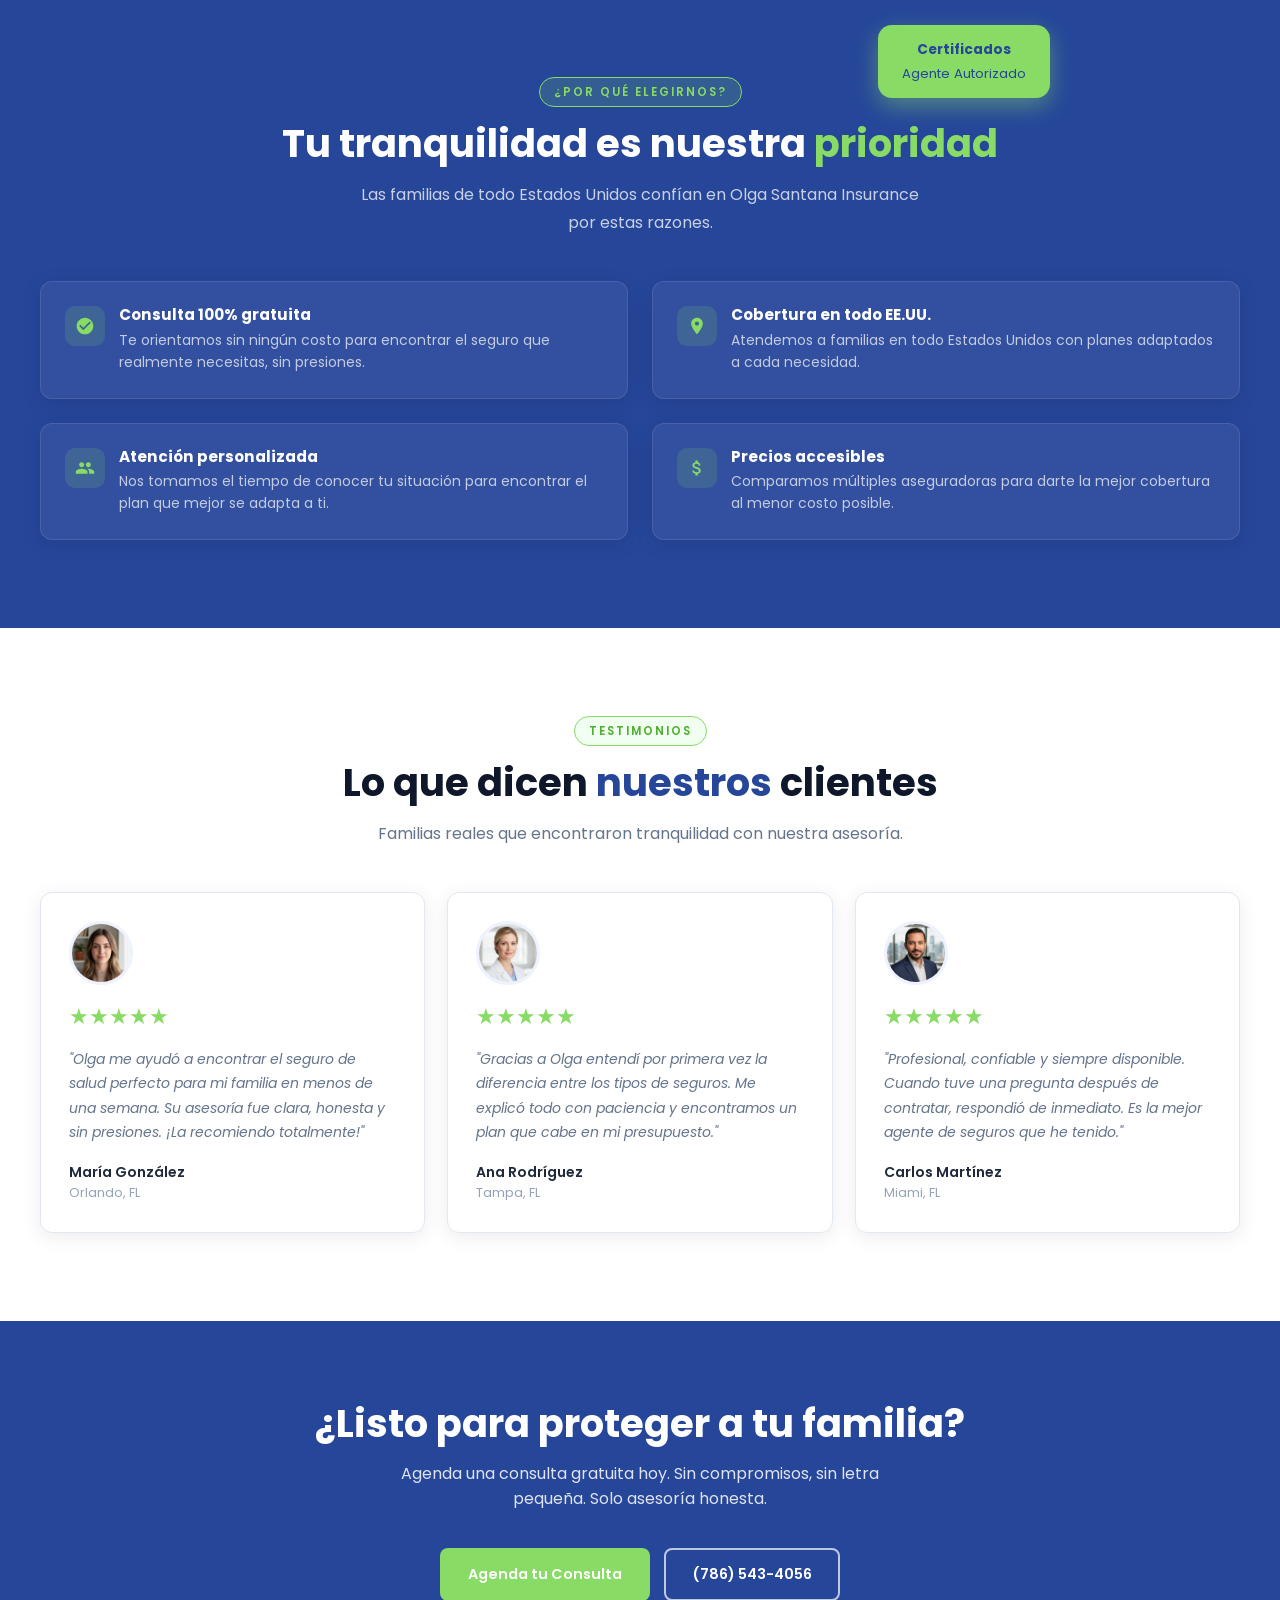
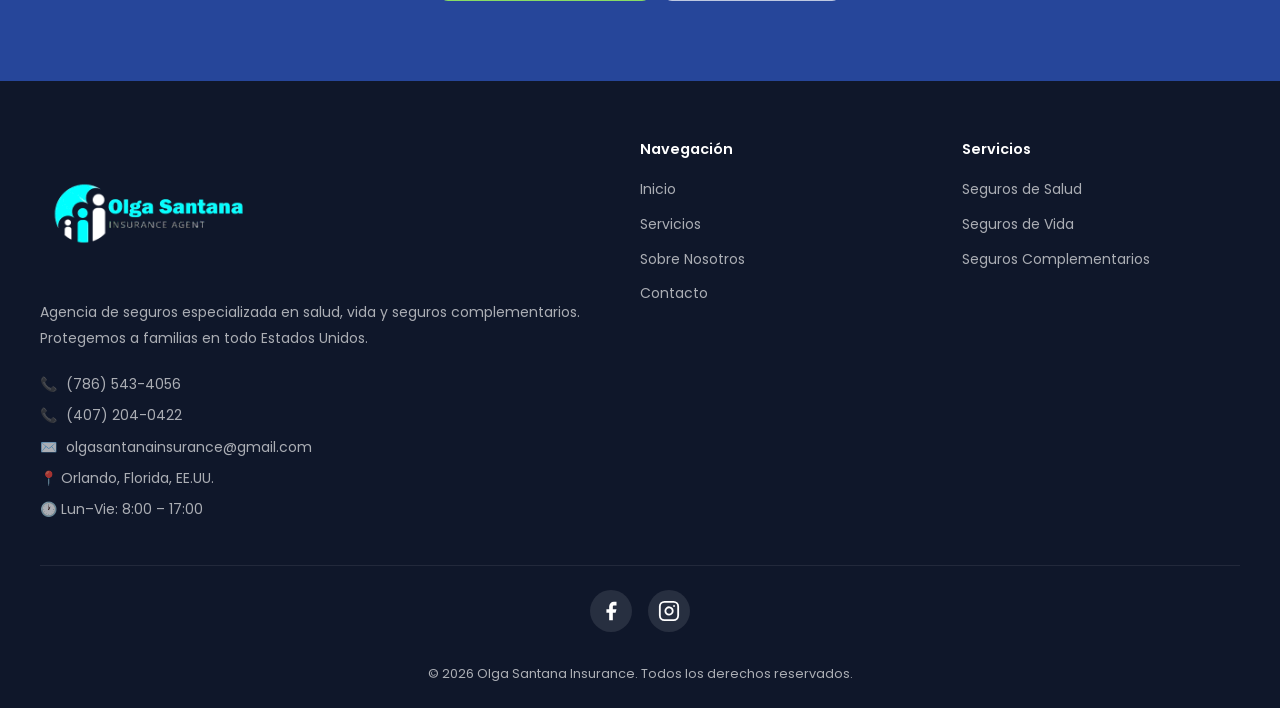
==== commit 7b21a2cf: "Foto complementarios nueva, iconos FB e IG en footer" ====
--- a/index.html
+++ b/index.html
@@ -343,7 +343,7 @@
         <div class="footer-col"><h4>Navegación</h4><ul class="footer-links"><li><a href="index.html">Inicio</a></li><li><a href="servicios.html">Servicios</a></li><li><a href="nosotros.html">Sobre Nosotros</a></li><li><a href="contacto.html">Contacto</a></li></ul></div>
         <div class="footer-col"><h4>Servicios</h4><ul class="footer-links"><li><a href="servicios.html">Seguros de Salud</a></li><li><a href="servicios.html">Seguros de Vida</a></li><li><a href="servicios.html">Seguros Complementarios</a></li></ul></div>
       </div>
-      <div class="footer-bottom"><p>© 2026 Olga Santana Insurance. Todos los derechos reservados.</p></div>
+      <div class="footer-social"><a href="#" aria-label="Facebook" target="_blank" rel="noopener"><svg width="22" height="22" viewBox="0 0 24 24" fill="#fff"><path d="M18 2h-3a5 5 0 0 0-5 5v3H7v4h3v8h4v-8h3l1-4h-4V7a1 1 0 0 1 1-1h3z"/></svg></a><a href="#" aria-label="Instagram" target="_blank" rel="noopener"><svg width="22" height="22" viewBox="0 0 24 24" fill="none" stroke="#fff" stroke-width="2" stroke-linecap="round" stroke-linejoin="round"><rect x="2" y="2" width="20" height="20" rx="5" ry="5"/><path d="M16 11.37A4 4 0 1 1 12.63 8 4 4 0 0 1 16 11.37z"/><line x1="17.5" y1="6.5" x2="17.51" y2="6.5"/></svg></a></div><div class="footer-bottom"><p>© 2026 Olga Santana Insurance. Todos los derechos reservados.</p></div>
     </div>
   </footer>
 
--- a/styles.css
+++ b/styles.css
@@ -175,7 +175,10 @@
 .footer-col h4{color:#fff;font-size:.9rem;margin-bottom:18px;font-weight:600}
 .footer-links{display:flex;flex-direction:column;gap:9px}
 .footer-links a{color:rgba(255,255,255,.65);font-size:.875rem;transition:color var(--tr)}
-.footer-bottom{border-top:1px solid rgba(255,255,255,.07);padding-top:22px;text-align:center;font-size:.8rem}
+.footer-social{display:flex;gap:16px;justify-content:center;padding:24px 0 16px;border-top:1px solid rgba(255,255,255,.08)}
+.footer-social a{display:flex;align-items:center;justify-content:center;width:42px;height:42px;border-radius:50%;background:rgba(255,255,255,.1);transition:background .3s ease}
+.footer-social a:hover{background:#26469A}
+.footer-bottom{padding-top:16px;text-align:center;font-size:.8rem}
 
 /* Responsive */
 @media(max-width:1024px){
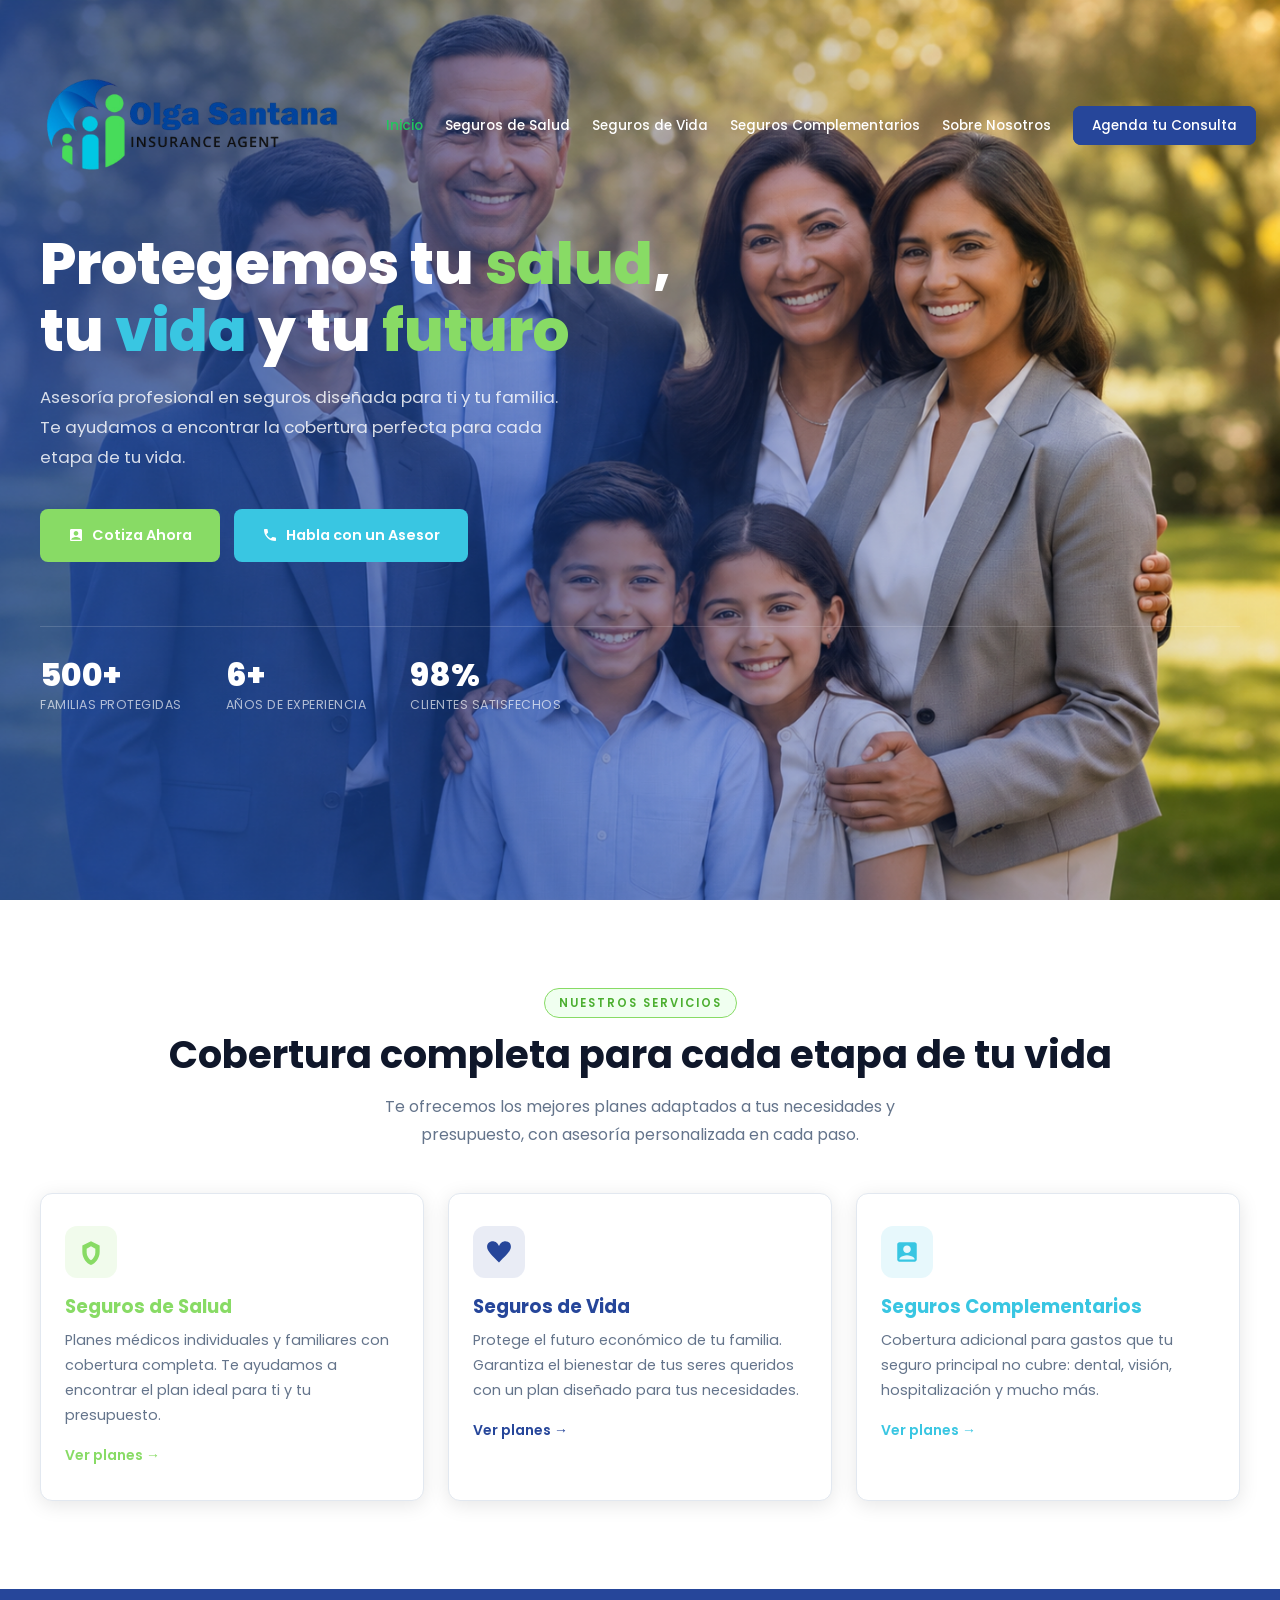
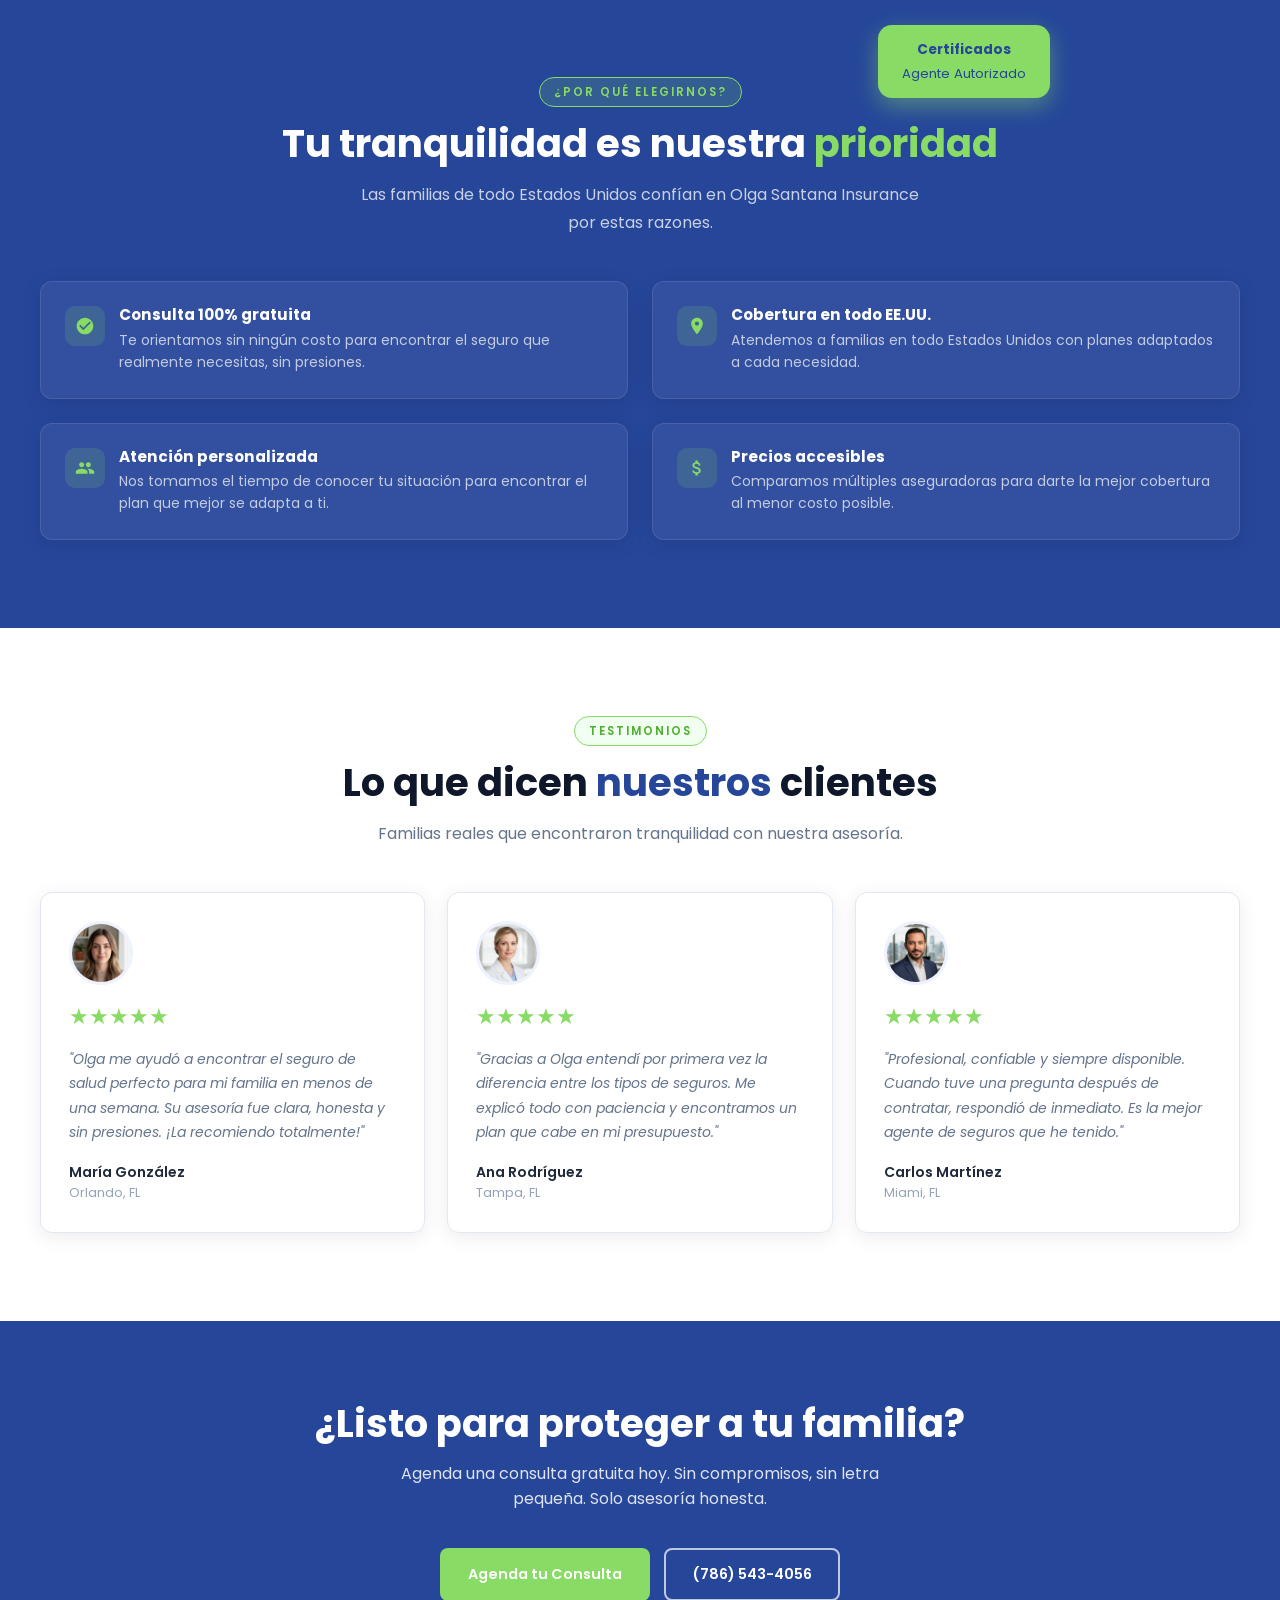
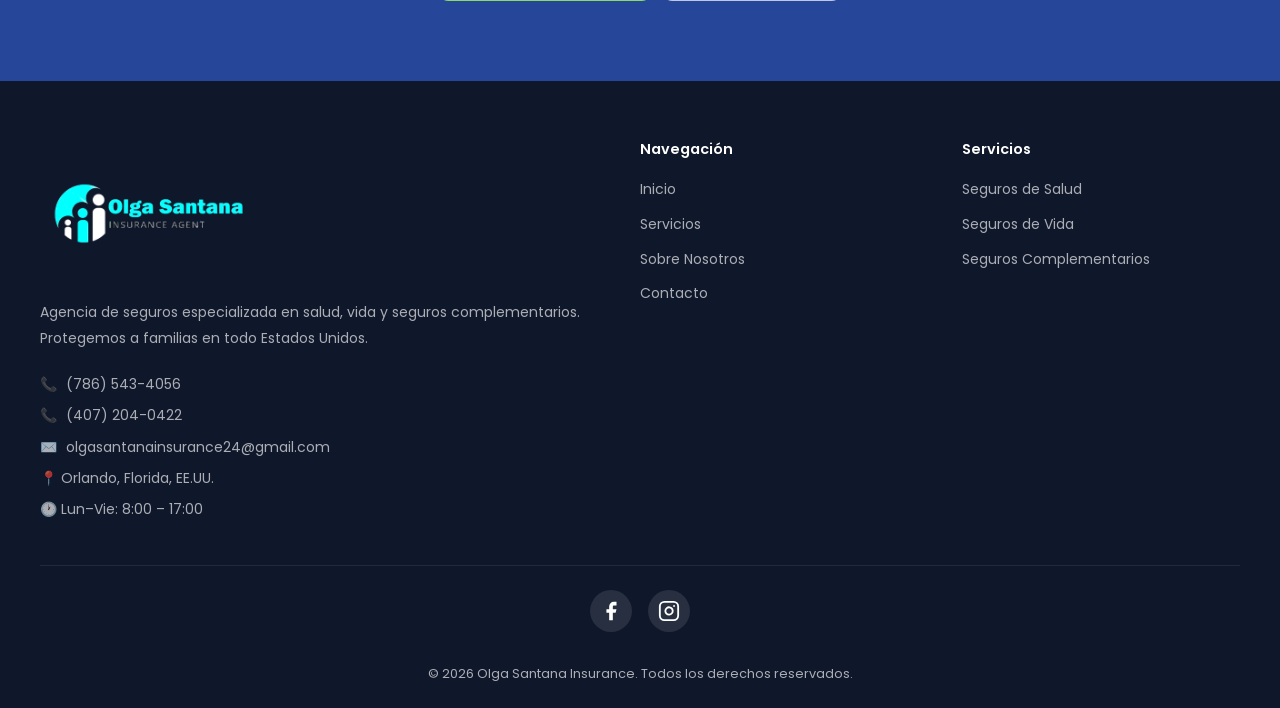
==== commit 1bfeb10e: "Corregir email a olgasantanainsurance24@gmail.com en todos los archivos" ====
--- a/index.html
+++ b/index.html
@@ -30,7 +30,7 @@
     "description": "Agencia de seguros especializada en seguros de salud, vida y complementarios en Orlando, Florida",
     "url": "https://olgasantanainsurance.com",
     "telephone": "+1-786-543-4056",
-    "email": "olgasantanainsurance@gmail.com",
+    "email": "olgasantanainsurance24@gmail.com",
     "address": { "@type": "PostalAddress", "addressLocality": "Orlando", "addressRegion": "FL", "addressCountry": "US" },
     "openingHours": "Mo-Fr 08:00-17:00",
     "priceRange": "$$",
@@ -335,7 +335,7 @@
           <ul class="footer-contact">
             <li>📞 <a href="tel:+17865434056">(786) 543-4056</a></li>
             <li>📞 <a href="tel:+14072040422">(407) 204-0422</a></li>
-            <li>✉️ <a href="mailto:olgasantanainsurance@gmail.com">olgasantanainsurance@gmail.com</a></li>
+            <li>✉️ <a href="mailto:olgasantanainsurance24@gmail.com">olgasantanainsurance24@gmail.com</a></li>
             <li>📍 Orlando, Florida, EE.UU.</li>
             <li>🕐 Lun–Vie: 8:00 – 17:00</li>
           </ul>
@@ -343,7 +343,7 @@
         <div class="footer-col"><h4>Navegación</h4><ul class="footer-links"><li><a href="index.html">Inicio</a></li><li><a href="servicios.html">Servicios</a></li><li><a href="nosotros.html">Sobre Nosotros</a></li><li><a href="contacto.html">Contacto</a></li></ul></div>
         <div class="footer-col"><h4>Servicios</h4><ul class="footer-links"><li><a href="servicios.html">Seguros de Salud</a></li><li><a href="servicios.html">Seguros de Vida</a></li><li><a href="servicios.html">Seguros Complementarios</a></li></ul></div>
       </div>
-      <div class="footer-social"><a href="#" aria-label="Facebook" target="_blank" rel="noopener"><svg width="22" height="22" viewBox="0 0 24 24" fill="#fff"><path d="M18 2h-3a5 5 0 0 0-5 5v3H7v4h3v8h4v-8h3l1-4h-4V7a1 1 0 0 1 1-1h3z"/></svg></a><a href="#" aria-label="Instagram" target="_blank" rel="noopener"><svg width="22" height="22" viewBox="0 0 24 24" fill="none" stroke="#fff" stroke-width="2" stroke-linecap="round" stroke-linejoin="round"><rect x="2" y="2" width="20" height="20" rx="5" ry="5"/><path d="M16 11.37A4 4 0 1 1 12.63 8 4 4 0 0 1 16 11.37z"/><line x1="17.5" y1="6.5" x2="17.51" y2="6.5"/></svg></a></div><div class="footer-bottom"><p>© 2026 Olga Santana Insurance. Todos los derechos reservados.</p></div>
+      <div class="footer-social"><a href="https://www.facebook.com/OlgaSantanaSeguros" aria-label="Facebook" target="_blank" rel="noopener"><svg width="22" height="22" viewBox="0 0 24 24" fill="#fff"><path d="M18 2h-3a5 5 0 0 0-5 5v3H7v4h3v8h4v-8h3l1-4h-4V7a1 1 0 0 1 1-1h3z"/></svg></a><a href="https://www.instagram.com/olgasantanaseguros/" aria-label="Instagram" target="_blank" rel="noopener"><svg width="22" height="22" viewBox="0 0 24 24" fill="none" stroke="#fff" stroke-width="2" stroke-linecap="round" stroke-linejoin="round"><rect x="2" y="2" width="20" height="20" rx="5" ry="5"/><path d="M16 11.37A4 4 0 1 1 12.63 8 4 4 0 0 1 16 11.37z"/><line x1="17.5" y1="6.5" x2="17.51" y2="6.5"/></svg></a></div><div class="footer-bottom"><p>© 2026 Olga Santana Insurance. Todos los derechos reservados.</p></div>
     </div>
   </footer>
 
--- a/styles.css
+++ b/styles.css
@@ -175,6 +175,15 @@
 .footer-col h4{color:#fff;font-size:.9rem;margin-bottom:18px;font-weight:600}
 .footer-links{display:flex;flex-direction:column;gap:9px}
 .footer-links a{color:rgba(255,255,255,.65);font-size:.875rem;transition:color var(--tr)}
+/* WhatsApp card */
+.whatsapp-card{display:flex;flex-direction:column;gap:14px;background:#25D366;border-radius:var(--radius);padding:22px 20px;text-decoration:none;transition:all var(--tr);box-shadow:0 4px 16px rgba(37,211,102,0.3)}
+.whatsapp-card:hover{background:#1ebe5a;transform:translateY(-3px)}
+.whatsapp-left{display:flex;gap:14px;align-items:flex-start}
+.whatsapp-icon{width:48px;height:48px;min-width:48px;background:rgba(255,255,255,0.2);border-radius:50%;display:flex;align-items:center;justify-content:center}
+.wa-title{color:#fff;font-weight:700;font-size:1rem;margin-bottom:4px}
+.wa-sub{color:rgba(255,255,255,0.9);font-size:.85rem;line-height:1.5}
+.wa-btn{display:inline-flex;align-items:center;gap:8px;background:#fff;color:#25D366;font-weight:700;font-size:.9rem;padding:10px 20px;border-radius:50px;width:fit-content}
+
 .footer-social{display:flex;gap:16px;justify-content:center;padding:24px 0 16px;border-top:1px solid rgba(255,255,255,.08)}
 .footer-social a{display:flex;align-items:center;justify-content:center;width:42px;height:42px;border-radius:50%;background:rgba(255,255,255,.1);transition:background .3s ease}
 .footer-social a:hover{background:#26469A}
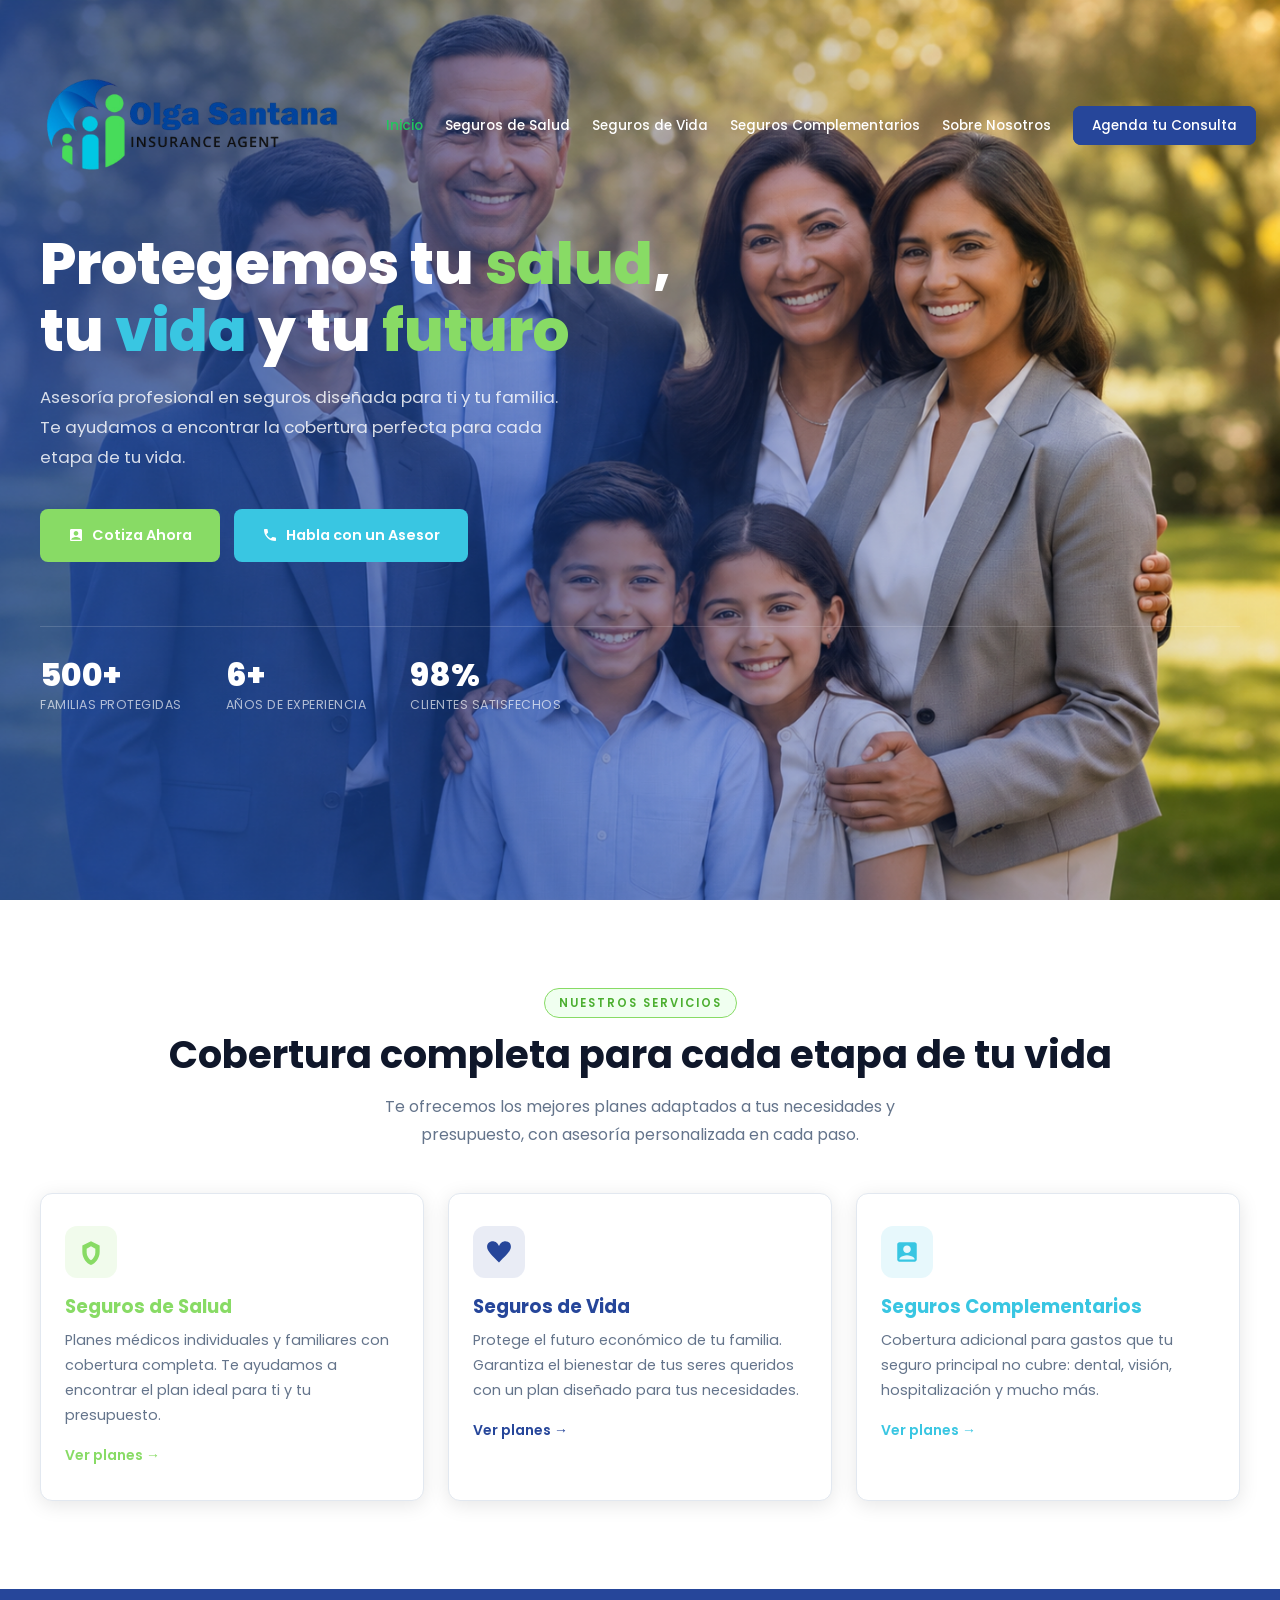
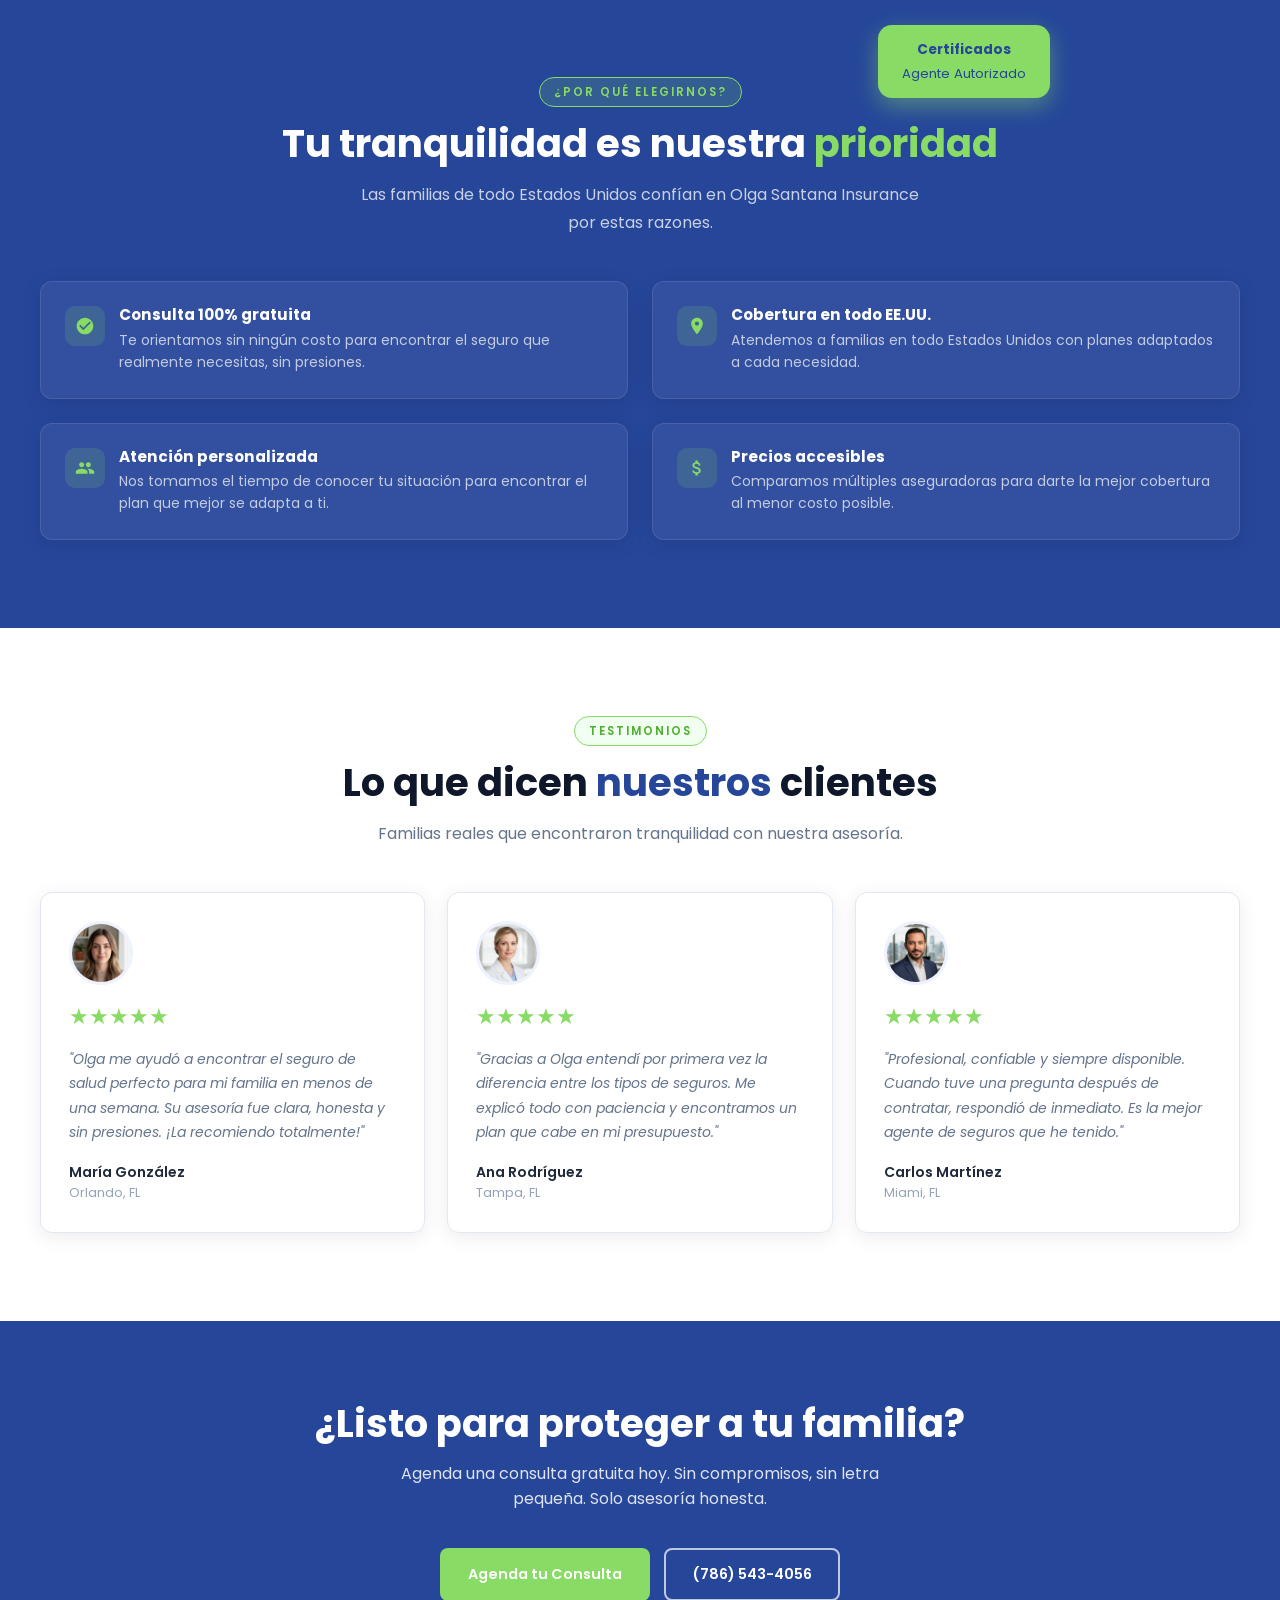
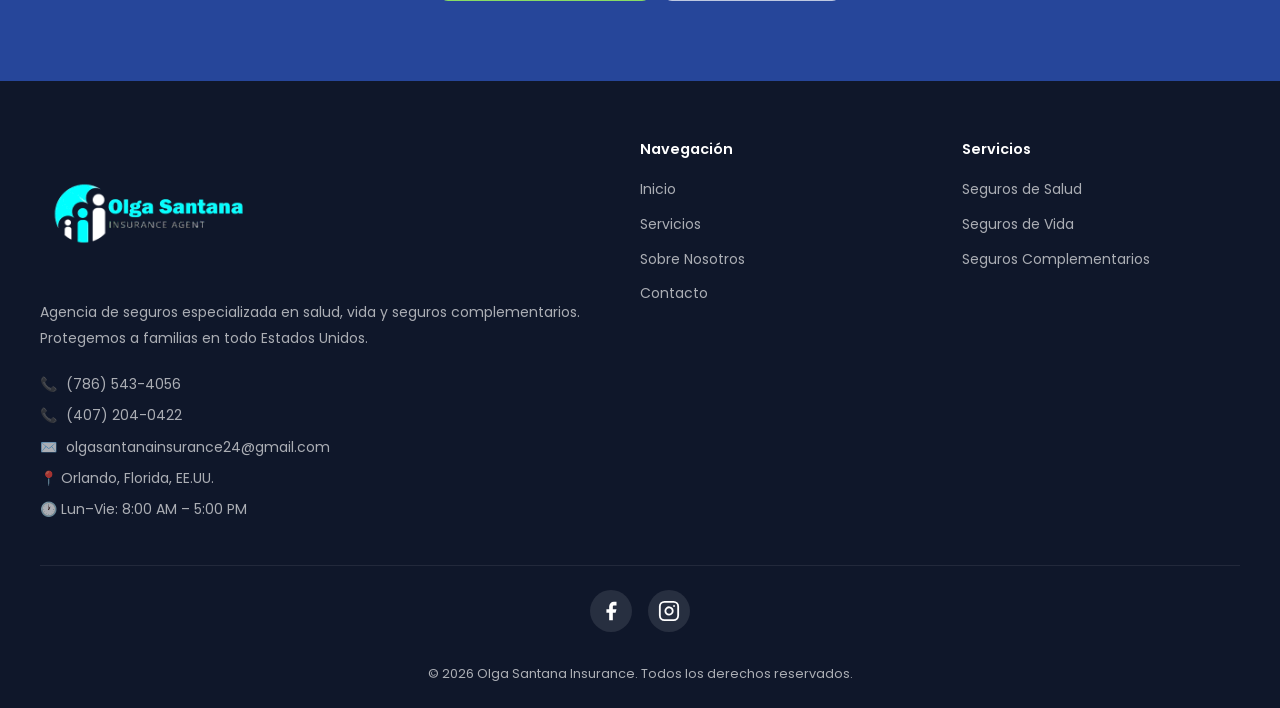
==== commit 76195a85: "Horario: cambiar 17:00 a 5:00 PM en todas las paginas" ====
--- a/index.html
+++ b/index.html
@@ -337,7 +337,7 @@
             <li>📞 <a href="tel:+14072040422">(407) 204-0422</a></li>
             <li>✉️ <a href="mailto:olgasantanainsurance24@gmail.com">olgasantanainsurance24@gmail.com</a></li>
             <li>📍 Orlando, Florida, EE.UU.</li>
-            <li>🕐 Lun–Vie: 8:00 – 17:00</li>
+            <li>🕐 Lun–Vie: 8:00 AM – 5:00 PM</li>
           </ul>
         </div>
         <div class="footer-col"><h4>Navegación</h4><ul class="footer-links"><li><a href="index.html">Inicio</a></li><li><a href="servicios.html">Servicios</a></li><li><a href="nosotros.html">Sobre Nosotros</a></li><li><a href="contacto.html">Contacto</a></li></ul></div>
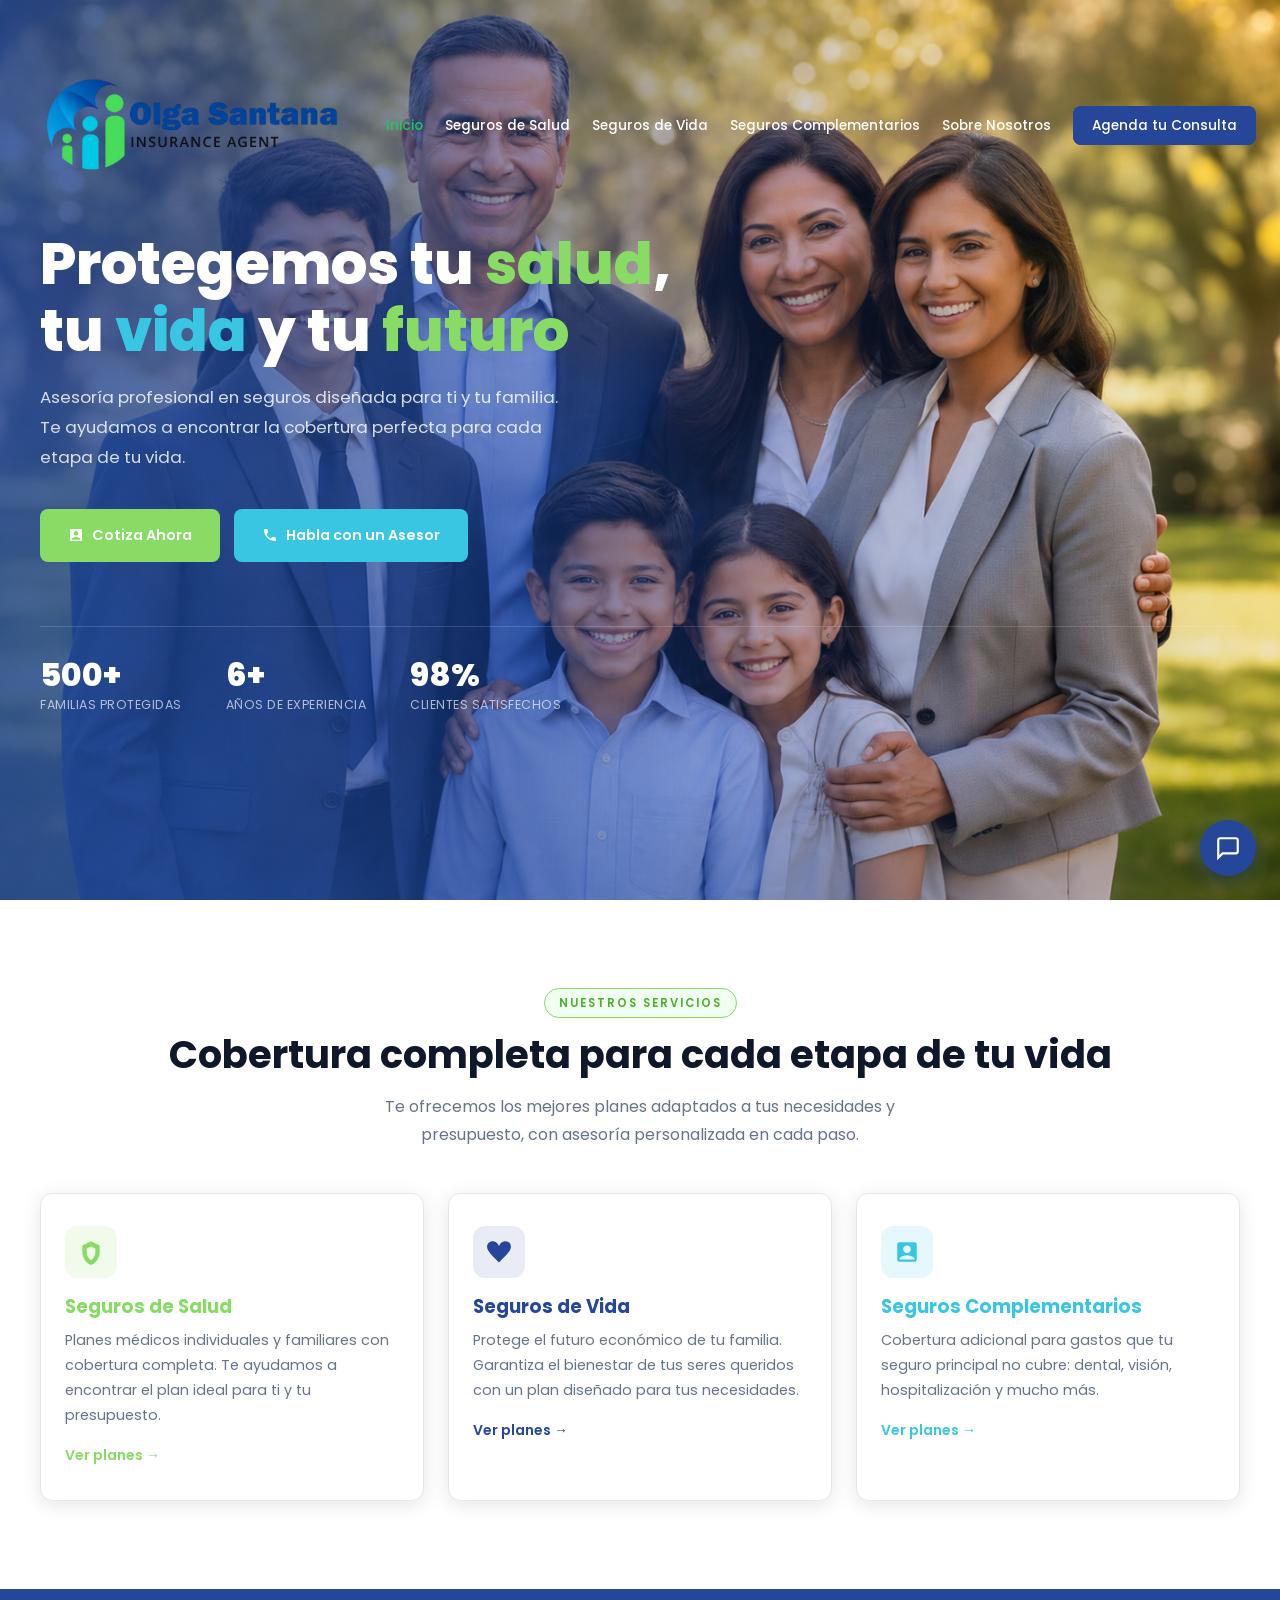
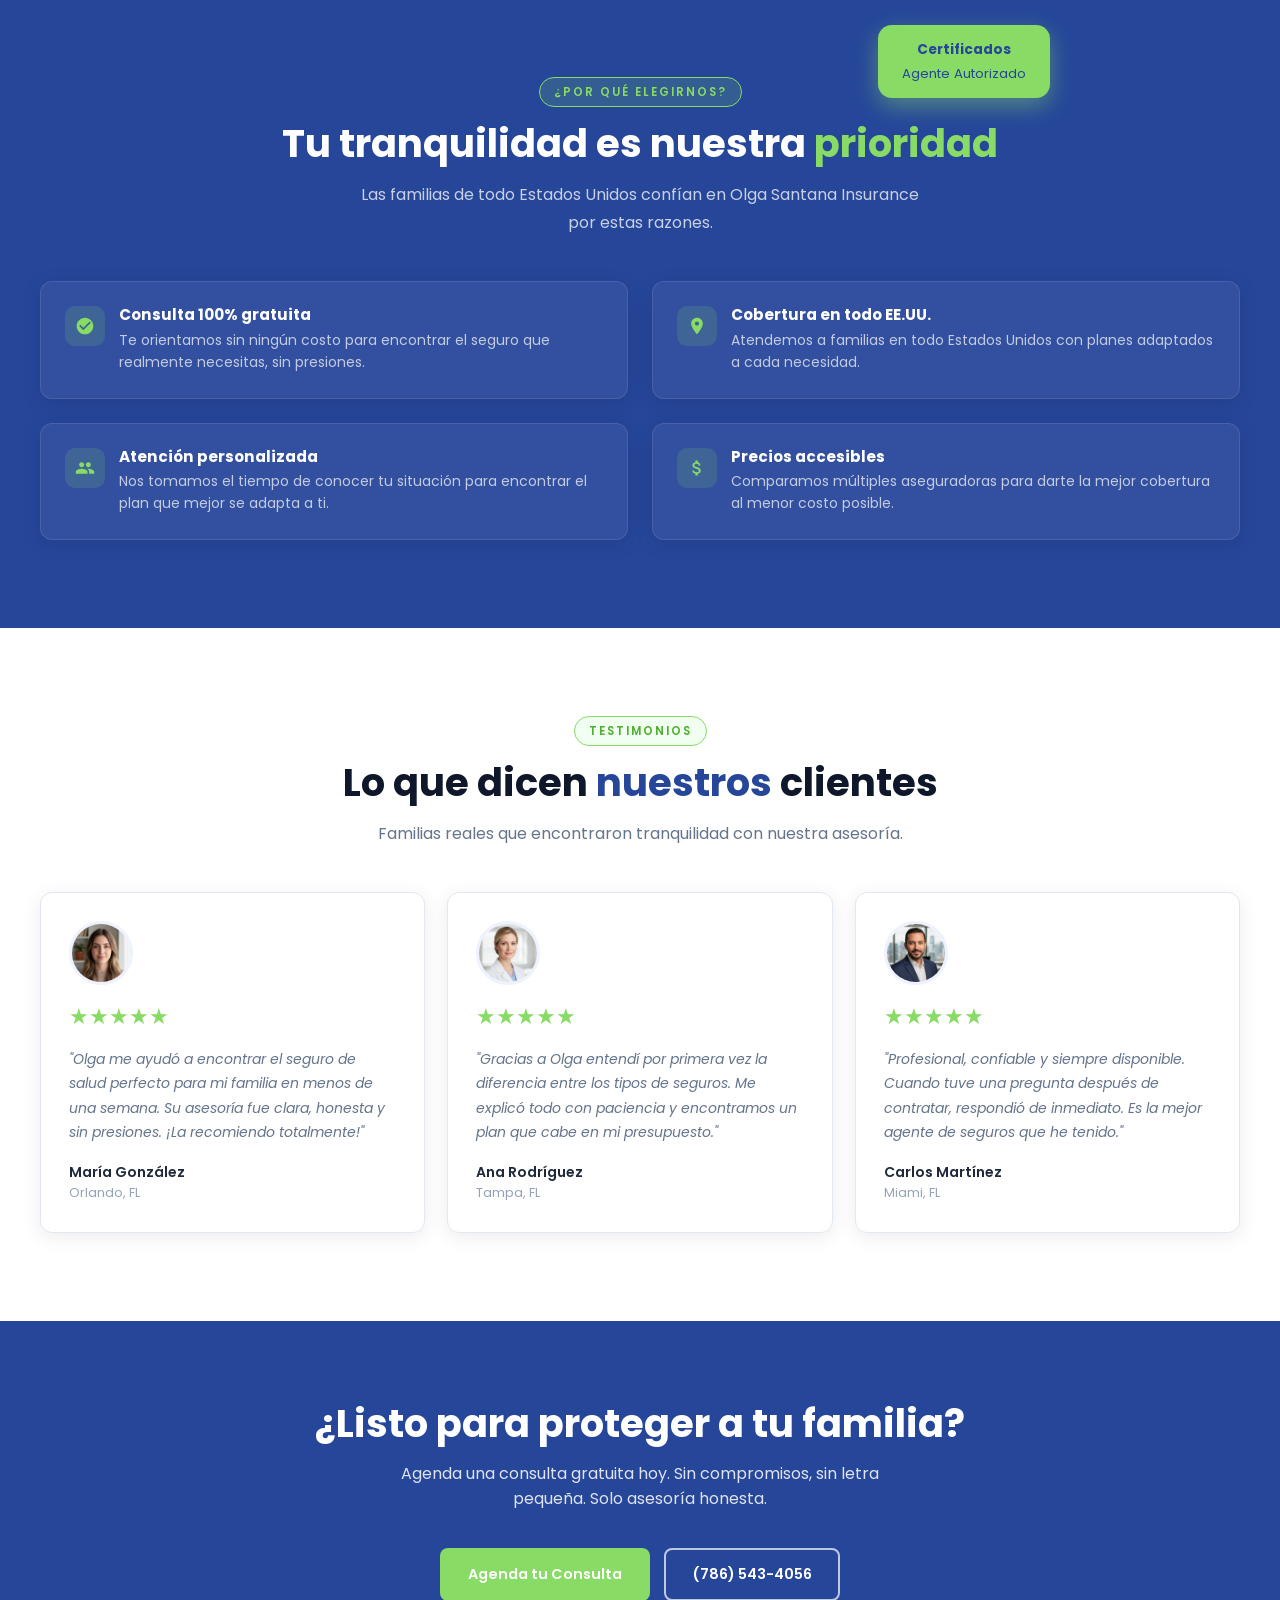
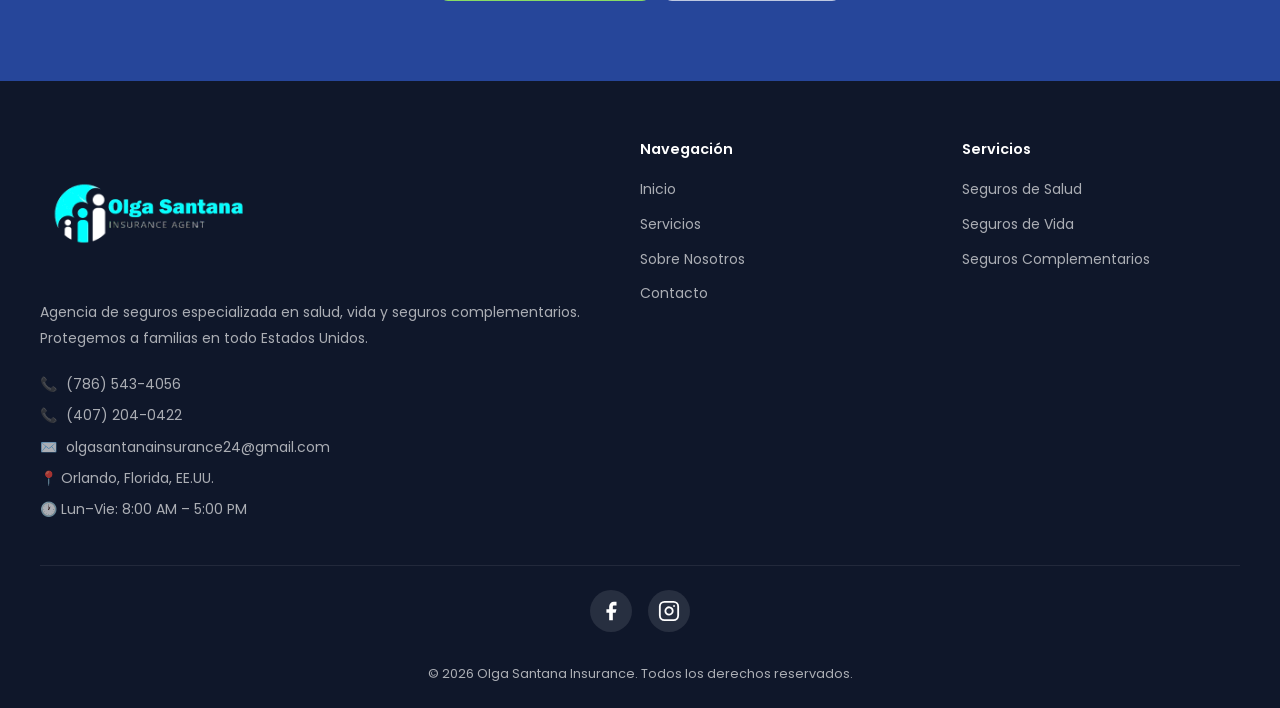
==== commit cbbf6c69: "Chatbot IA: widget en todas las paginas, pendiente URL webhook" ====
--- a/index.html
+++ b/index.html
@@ -353,5 +353,50 @@
       header.classList.toggle('scrolled', window.scrollY > 60);
     });
   </script>
+
+  <!-- Chat Widget IA -->
+  <button class="chat-btn" onclick="document.getElementById('chatWindow').classList.toggle('open')" aria-label="Chat IA">
+    <svg viewBox="0 0 24 24" fill="none" stroke="currentColor" stroke-width="2"><path d="M21 15a2 2 0 0 1-2 2H7l-4 4V5a2 2 0 0 1 2-2h14a2 2 0 0 1 2 2z"/></svg>
+  </button>
+  <div class="chat-window" id="chatWindow">
+    <div class="chat-header">
+      <div class="chat-header-avatar">OS</div>
+      <div class="chat-header-info">
+        <div class="chat-header-name">Asistente Olga Santana</div>
+        <div class="chat-header-status">● IA disponible 24/7</div>
+      </div>
+      <button class="chat-close" onclick="document.getElementById('chatWindow').classList.remove('open')" aria-label="Cerrar">✕</button>
+    </div>
+    <div class="chat-messages" id="chatMessages">
+      <div class="chat-msg bot">¡Hola! Soy el asistente de Olga Santana Insurance. ¿En qué puedo ayudarte hoy? 😊</div>
+    </div>
+    <div class="chat-input-area">
+      <input class="chat-input" id="chatInput" type="text" placeholder="Escribe tu pregunta..." />
+      <button class="chat-send" id="chatSend" aria-label="Enviar"><svg viewBox="0 0 24 24"><path d="M2 21l21-9L2 3v7l15 2-15 2z"/></svg></button>
+    </div>
+  </div>
+  <script>
+    (function(){
+      const WEBHOOK = "CHAT_WEBHOOK_URL";
+      const input = document.getElementById("chatInput");
+      const send = document.getElementById("chatSend");
+      const msgs = document.getElementById("chatMessages");
+      function addMsg(text, type){ const d=document.createElement("div"); d.className="chat-msg "+type; d.textContent=text; msgs.appendChild(d); msgs.scrollTop=msgs.scrollHeight; }
+      function showTyping(){ const t=document.createElement("div"); t.className="chat-typing"; t.id="typing"; t.innerHTML="<span></span><span></span><span></span>"; msgs.appendChild(t); msgs.scrollTop=msgs.scrollHeight; return t; }
+      async function sendMessage(){
+        const text=input.value.trim(); if(!text) return;
+        addMsg(text,"user"); input.value=""; send.disabled=true;
+        const typing=showTyping();
+        try{
+          const res=await fetch(WEBHOOK,{method:"POST",headers:{"Content-Type":"application/json"},body:JSON.stringify({message:text})});
+          const data=await res.json(); typing.remove();
+          addMsg(data.response||data.output||data.text||"Gracias por tu mensaje. Te contactaremos pronto.","bot");
+        }catch(e){ typing.remove(); addMsg("Disculpa, hubo un error. Llámanos al (786) 543-4056.","bot"); }
+        send.disabled=false; input.focus();
+      }
+      send.addEventListener("click",sendMessage);
+      input.addEventListener("keydown",function(e){if(e.key==="Enter")sendMessage();});
+    })();
+  </script>
 </body>
 </html>
--- a/styles.css
+++ b/styles.css
@@ -211,3 +211,33 @@
   .cta-btns{flex-direction:column;align-items:center}
   .stats-row{gap:28px}
 }
+
+/* ===== Chat Widget ===== */
+.chat-btn{position:fixed;bottom:24px;right:24px;width:56px;height:56px;border-radius:50%;background:#26469A;color:#fff;border:none;cursor:pointer;display:flex;align-items:center;justify-content:center;box-shadow:0 4px 20px rgba(38,70,154,0.4);z-index:9999;transition:all .3s ease}
+.chat-btn:hover{background:#1d3a84;transform:scale(1.08)}
+.chat-btn svg{width:26px;height:26px}
+.chat-window{position:fixed;bottom:90px;right:24px;width:360px;max-height:520px;background:#fff;border-radius:16px;box-shadow:0 8px 40px rgba(0,0,0,.18);z-index:9998;display:none;flex-direction:column;overflow:hidden;border:1px solid #E2E8F0}
+.chat-window.open{display:flex}
+.chat-header{background:#26469A;color:#fff;padding:16px 18px;display:flex;align-items:center;gap:12px;flex-shrink:0}
+.chat-header-avatar{width:38px;height:38px;border-radius:50%;background:#88DB65;display:flex;align-items:center;justify-content:center;font-weight:700;font-size:1rem;flex-shrink:0}
+.chat-header-info{flex:1}
+.chat-header-name{font-weight:600;font-size:.95rem}
+.chat-header-status{font-size:.75rem;opacity:.85}
+.chat-close{background:none;border:none;color:#fff;cursor:pointer;padding:4px;opacity:.8}
+.chat-close:hover{opacity:1}
+.chat-messages{flex:1;overflow-y:auto;padding:16px;display:flex;flex-direction:column;gap:12px;min-height:200px}
+.chat-msg{max-width:82%;padding:10px 14px;border-radius:14px;font-size:.875rem;line-height:1.5}
+.chat-msg.bot{background:#F1F5F9;color:#1E293B;align-self:flex-start;border-bottom-left-radius:4px}
+.chat-msg.user{background:#26469A;color:#fff;align-self:flex-end;border-bottom-right-radius:4px}
+.chat-typing{display:flex;gap:4px;align-items:center;padding:10px 14px;background:#F1F5F9;border-radius:14px;border-bottom-left-radius:4px;align-self:flex-start}
+.chat-typing span{width:7px;height:7px;background:#94A3B8;border-radius:50%;animation:bounce .9s infinite}
+.chat-typing span:nth-child(2){animation-delay:.2s}
+.chat-typing span:nth-child(3){animation-delay:.4s}
+@keyframes bounce{0%,60%,100%{transform:translateY(0)}30%{transform:translateY(-6px)}}
+.chat-input-area{padding:12px;border-top:1px solid #E2E8F0;display:flex;gap:8px;flex-shrink:0}
+.chat-input{flex:1;border:1.5px solid #E2E8F0;border-radius:50px;padding:9px 16px;font-family:'Poppins',sans-serif;font-size:.875rem;outline:none;transition:border-color .3s}
+.chat-input:focus{border-color:#26469A}
+.chat-send{width:38px;height:38px;border-radius:50%;background:#26469A;border:none;cursor:pointer;display:flex;align-items:center;justify-content:center;transition:background .3s;flex-shrink:0}
+.chat-send:hover{background:#1d3a84}
+.chat-send svg{width:16px;height:16px;fill:#fff}
+@media(max-width:480px){.chat-window{width:calc(100vw - 32px);right:16px;bottom:80px}}
